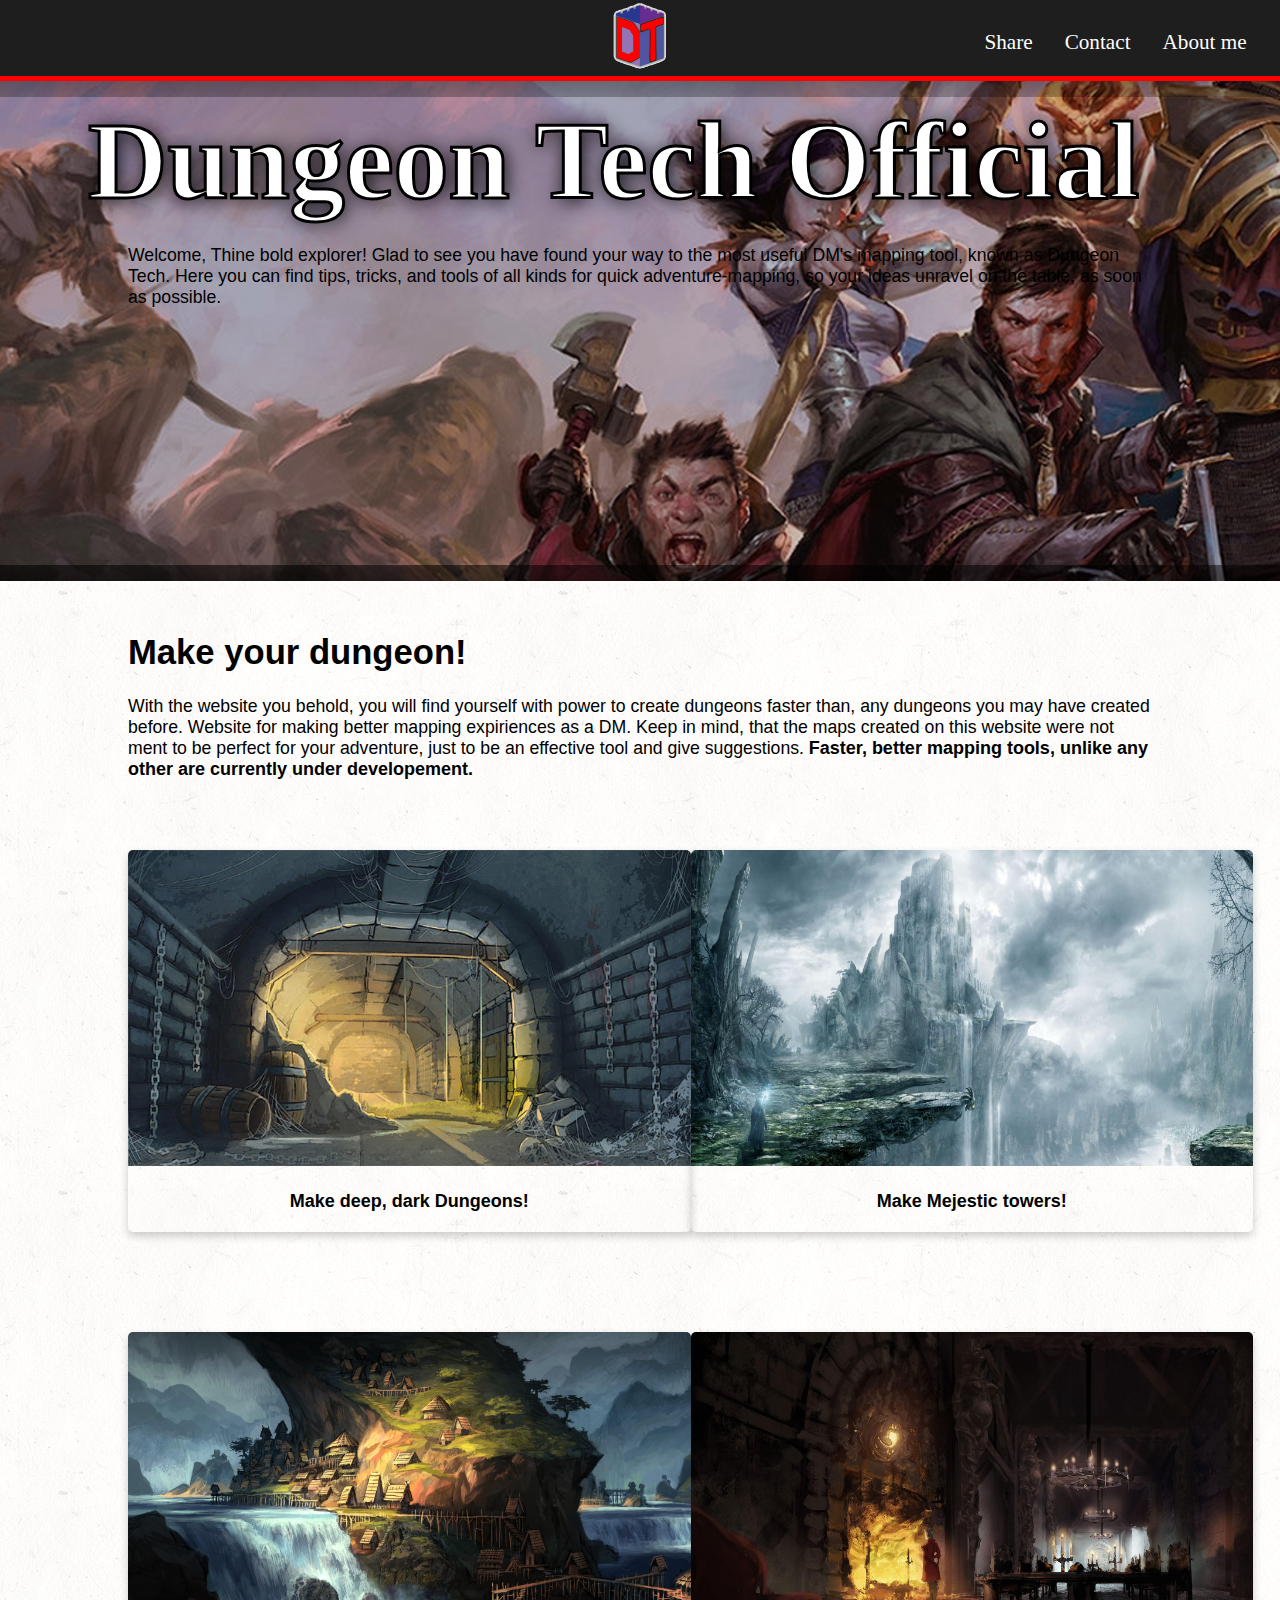
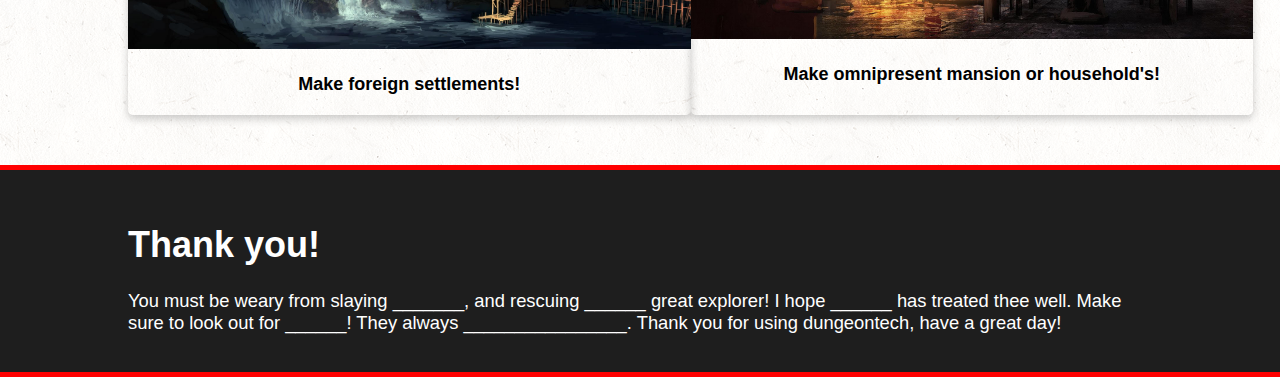
==== index.html @ 0cac363b "better" ====
<!DOCTYPE html>
<html>
        <head>
                <!--CSS Stylesheets-->
                <link rel="stylesheet" type="text/css" href="./style.css">
                <link rel="stylesheet" type="text/css" href="./modals.css">
                <link rel="stylesheet" type="text/css" href="./fonts.css"> 
                <!-- Font Awesome Icons-->        
                <link rel="stylesheet" href="https://use.fontawesome.com/releases/v5.6.3/css/all.css" integrity="sha384-UHRtZLI+pbxtHCWp1t77Bi1L4ZtiqrqD80Kn4Z8NTSRyMA2Fd33n5dQ8lWUE00s/" crossorigin="anonymous">
                <!--Bring in JQUERY-->
                <script src="https://ajax.googleapis.com/ajax/libs/jquery/1.11.1/jquery.min.js"></script>
                <!--Bring in Javascript files-->
                <script src="./script.js"></script>
                <script src="./header.js"></script>
                <!--Site Tab Title-->
                <title>Dungeontech</title>
                <!--Site Icon-->
                <link rel="icon" href="./images/DungeonTech logo.png">
        </head>

        <body>
                <!--Top Header-->
                <div id="header">
                        <ul id="links">
                                <li><a class="center-content logo-item" href="http://dungeontech.org"><img src="images/DungeonTech logo.png" width=28% length=28%> </img></li></a>
                                <li><a class="link-item" href="#" onclick="openModal('about-me-modal', 'close-modal-about-me')">About me</a></li>
                                <li><a class="link-item" href="#" onclick="openModal('contact-me-modal', 'close-modal-contact-me')">Contact</a></li>
                                <li><a class="link-item" href="#" onclick="openModal('share-modal', 'close-modal-share')">Share</a></li>
                        </ul>
                </div>

                <!--About-Me Modal-->
                <div id="about-me-modal" class="modal">
                        <div id="about-me-modal-content" class="modal-content">
                                <span id="close-modal-about-me" class="close-modal">&times;</span>
                                <div class="modal-info center-content">
                                        <p>I'm a pretty cool dm fam</p>
                                </div>
                        </div>
                </div>

                <!--Contact-Me Modal-->
                <div id="contact-me-modal" class="modal">
                        <div id="contact-me-modal-content" class="modal-content">
                                <span id="close-modal-contact-me" class="close-modal">&times;</span>
                                <div class="modal-info center-content">
                                        <p>You can contact me by calling out, <br> "TANNY TAN TAN FRICKIN HEATON" ten times</p>
                                </div>
                        </div>
                </div>

                <!--Share Modal-->
                <div id="share-modal" class="modal">
                        <div id="share-modal-content" class="modal-content">
                                <span id="close-modal-share" class="close-modal">&times;</span>
                                <div class="modal-info center-content">
                                        <p id="share-modal-text">Share my website on your favorite platforms!</p>
                                        <ul id="social-media-list">
                                                <a href="https://twitter.com" target="_blank"><i id="share-twitter" class="share-icons fab fa-twitter"></i></a>
                                                <a href="https://facebook.com" target="_blank"><i id="share-facebook" class="share-icons fab fa-facebook-f"></i></a>
                                                <a href="https://instagram.com" target="_blank"><i id="share-instagram" class="share-icons fab fa-instagram"></i></a>
                                                <a href="https://reddit.com" target="_blank"><i id="share-reddit" class="share-icons fab fa-reddit-alien"></i></a>
                                        </ul>
                                        <input type=button onclick="copyToClipboard('#input-field-url')" id="input-field-url"
                                                value="dungeontech.org">
                                </div>
                        </div>
                </div>

                <!--Front Picture Text-->
                <div id="top">
                        <h1 class="dungeontech">Dungeon Tech Official</h1>
                        <div id="explanation" class="center-content-container">
                        <p>Welcome, Thine bold explorer! Glad to see you have found your way to the most useful DM's mapping tool, known as Dungeon Tech. 
                        Here you can find tips, tricks, and tools of all kinds for quick adventure-mapping, so your ideas unravel on the table, as soon as possible.</p>
                        </div>
                </div>

                <div class="content-container">
                        <div id="explanation" class="center-content-container">
                                <h1 class="article-title">Make your dungeon!</h1>

                                <p> With the website you behold, you will find yourself with power to create dungeons faster than, any dungeons you may have created before.  
                                        Website for making better mapping expiriences as a DM.
                                        Keep in mind, that the maps created on this website were not ment to be perfect for your
                                        adventure, just to be an effective tool and give suggestions.
                                        <strong>Faster, better mapping tools, unlike any other are currently under developement.</strong>
                                </p>
                </div>
                
                <!--Cards Layout-->
                <div id="main-content" class="img center-content-container">
                        <div class="grid grid-left card">  
                                <a href="./Dungeons.html" target="_blank"><img src="./images/Dungeon.jpg" alt="the door to unlock infinite dungeon capabilities" width=562.5 length= 316.5> </a>
                                <h3 class="container">Make deep, dark Dungeons!</h3> 
                        </div>

                        <div class="grid grid-right card">
                                <a href="./Towers.html" target="_blank"><img src="./images/Tower.jpg" alt="A great tower looming over these lands" width=562.5 length=316.5> </a>
                                <h3 class="container">Make Mejestic towers!</h3>
                        </div>  
                        
                        <div class="grid grid-left card">
                                <a href="./Settlements.html" target="_blank"><img src="./images/Settlement.jpg" alt="The great city of thalanor, standing tall and true" width=562.5 length=316.5> </a> 
                                <h3 class="container">Make foreign settlements!</h3>
                        </div>
                        
                        <div class="grid grid-right card">
                                <a href="./Mansions, housholds.html" target="_blank"><img src="./images/Mansion.jpg" alt="Haunted manshion long forgotten by the people, enter at your own risk!" width=562.5 length=316.5></a>
                                <h3 class="container">Make omnipresent mansion or household's!</h3>
                        </div>
                </div>

        </body>

        <footer>
                <!--Footer-->
                <div id="footer" class="content-container">
                        <div class="center-content-container footer-text">
                                <h1 class="article-title footer-title">Thank you!</h1>

                                <p>You must be weary from slaying _______, and rescuing ______ great explorer! I hope ______ has treated thee
                                        well. Make sure to look out for ______! They always ________________. Thank you for using
                                        dungeontech, have a great day!
                                </p>

                        </div>
                </div>
        </footer>

</html>
---- style.css ----
/* Overall Text Font */
* {
    font-family: "Bookinsanity", "Arial";
    font-size: 102%;
}

/* Overall Text Formatting / Margins */
.content-container {
    overflow: hidden;
}

/* Centers content vertically and horizontally */
.center-content {
    position: absolute;
    top: 50%;
    left: 50%;
    transform: translate(-50%, -50%);
}

/* Main container that content is held in */
.center-content-container {
    overflow: visible;
    margin-right: 10%;
    margin-left: 10%;
    margin-top: 20px;
    text-align: left;
    align-content: left;
}

/* Article header */
.article-title {
    text-align: left;
    margin-left: 0em;
    margin-top: 1.5em;
    font-size: 2em;
}

/* Remove bullets from list */
.no-bulleted-list {
    list-style-type: none;
}

/* Top Header */
#header {
    height: 4.5em;
    margin: 0;
    padding: 0;
    background-color: #1e1e1e;
    border-bottom: 5px solid red;
    position: -webkit-sticky;
    position: sticky;
}

/* Allow Header to Follow Scroll */
.sticky {
    position: fixed;
    top: 0;
    width: 100%;
}

#links {
    list-style-type: none;
    margin-top: 0;
    margin-bottom: 0;
    margin-right: 1em;
    padding: 0;
    overflow: hidden;
}
  
.link-item {
    float: right;
    display: block;
    color: white;
    text-align: center;
    padding: 1.4em 16px;
    text-decoration: none;
    font-size: 1.2em;
    font-family: "Mr Eaves Small Caps";

}

.logo-item{
    text-align: center;
}

.link-item:hover:not(.active) {
    background-color: rgb(0, 0, 0);
}

.active {
    background-color: #4CAF50;
}

/* Site Header Image */
#top{
    background-image: url(./images/Website-top.png);
    background-position: center;
    height: 500px;
    margin: 0;
    padding: 0;
    overflow: auto;
}

/* Site Title */
.dungeontech{
    font-family: "Nodesto Caps Condensed Bold";
    font-size: 110px;
    text-align: left;
    -webkit-text-stroke-width: 3px;
    -webkit-text-stroke-color: black;
    background-clip: text;
    -webkit-text-fill-color: red;
    margin-top: 0;
    margin-bottom: 0;
    text-shadow: 2px 2px 19px rgb(0, 0, 1);
    -webkit-text-fill-color: rgb(255, 255, 255);;  
    margin-left: .8em;
    margin-top: .15em;
}

/* Site Info */
body {
    background-image: url(./images/background-3.png);
    margin: 0;
    padding: 0;
    border-bottom: 5px solid red;
}

#firstone{
    font-family: "Bookinsanity Bold";
    text-align: center;
    font-size: 50px;
    background-color: rgb(49, 45, 45);
}

#main-content {
    display: grid;
    grid-template-columns: repeat(2, 1fr);
    grid-template-rows: 1fr 1fr;
    align-content: center;
    text-align: center;
}

.grid {
    margin-top: 50px;
    margin-bottom: 50px;
 /*   margin-left: auto;
    margin-right: auto;*/
}

.grid-left {
    margin-left: 0;
    margin-right: auto;
}

.grid-right {
    margin-right: 0;
    margin-left: auto;
}

/* CSS Cards  For Grid/Layout */

.card {
    box-shadow: 0 4px 8px 0 rgba(0,0,0,0.2);
    transition: 0.3s;
    width: 562.5px;
    border-radius: 5px;
}

.card:hover {
    box-shadow: 0 16px 32px 0 rgba(0,0,0,0.2);
}


img {
  border-radius: 5px 5px 0 0;
}


.container {
  padding: 2px 16px;
}

#explination{
    text-align: center;
}

/* Footer */
#footer {
    background-color: #1e1e1e;
    border-top: 5px solid red;
    height: auto;
    overflow: hidden;
}

.footer-text {
    color: #ffffff;
    margin-bottom: 3%;
}

.grid1 {
    width: 50px;
    height: 50px;
    padding: 0px;
    border: 1px solid #aaaaaa;
  }
  .grid1 img{
    border-radius: 0;
  }
---- modals.css ----
/* Universal Modal Properties (Applies to all modals) */

.modal {
    display: none; /* Hidden by default */
    position: fixed; /* Stay in place */
    z-index: 1; /* Sit on top */
    padding-top: 100px; /* Location of the box */
    left: 0;
    top: 0;
    width: 100%; /* Full width */
    height: 100%; /* Full height */
    overflow: auto; /* Enable scroll if needed */
    background-color: rgb(0,0,0); /* Fallback color */
    background-color: rgba(0,0,0,0.4); /* Black w/ opacity */
}

.close-modal {
    color: #aaaaaa;
    float: right;
    font-size: 28px;
    font-weight: bold;
}

.close-modal:hover,
.close-modal:focus {
    color: #000;
    text-decoration: none;
    cursor: pointer;
}

.modal-info {
    margin: 0;
    padding: 0;
    width: 95%;
}

.modal-content {
    background-color: #fefefe;
    margin: auto;
    padding: 10px;
    border: 1px solid #888;
    text-align: center;
    border-radius: 20px;
    display: block;
    position: relative;
}

/* About-Me Modal */

#about-me-modal-content {
    width: 60em;
    height: 30em;
 }

/* Contact Modal */

#contact-me-modal-content {
    width: 60em;
    height: 30em;
}

/* The Share Modal */

#share-modal-content {
    width: 40em;
    height: 20em;
}

/* Social Media Icons */

.share-icons {
    font-size: 350%;
    margin: .5em;
    color: inherit;
    text-decoration: none;
}

#social-media-list {
    list-style-type: none;
    margin: 0;
    padding: 0;
    overflow: hidden;
}

#share-twitter {
    color: lightskyblue;
}

#share-facebook {
    color: #38A1F3;
}

#share-instagram {
    color: #000000
}

#share-reddit {
    color: #FF5700;
}

#share-modal-text {
    font-size: 1.5em;
    font-family: "Arial", Arial;
}

#input-field-url {
    width: 25em;
    height: 3em;
    padding: 12px 20px;
    box-sizing: border-box;
    border: 2px solid #ccc;
    border-radius: 4px;
    background-color: #f8f8f8;
    font-size: 16px;
    resize: none;
    cursor: pointer;
}
---- fonts.css ----
@font-face {
    font-family: "Mr Eaves Small Caps";
    src: url("https://rawcdn.githack.com/jonathonf/solbera-dnd-fonts/master/Mr Eaves/Mr Eaves Small Caps.otf") format("opentype");
}
@font-face {
    font-family: "Nodesto Caps Condensed";
    src: url("https://rawcdn.githack.com/jonathonf/solbera-dnd-fonts/master/Nodesto Caps Condensed/Nodesto Caps Condensed.otf") format("opentype");
}
@font-face {
    font-family: "Bookinsanity";
    src: url("https://rawcdn.githack.com/jonathonf/solbera-dnd-fonts/master/Bookinsanity/Bookinsanity.otf") format("opentype");
}
@font-face {
    font-family: "Scaly Sans";
    src: url("https://rawcdn.githack.com/jonathonf/solbera-dnd-fonts/83e4c10313e6c042126bd2966075c1300ead5c3f/Scaly Sans/Scaly Sans.otf") format("opentype");
}
@font-face {
    font-family: "Scsaly Sans Bold";
    src: url("https://rawcdn.githack.com/jonathonf/solbera-dnd-fonts/83e4c10313e6c042126bd2966075c1300ead5c3f/Scaly Sans/Scaly Sans Bold.otf") format("opentype");
}
@font-face {
    font-family: "Bookinsanity Bold";
    src: url("https://rawcdn.githack.com/jonathonf/solbera-dnd-fonts/master/Bookinsanity/Bookinsanity Bold.otf") format("opentype");
}
@font-face {
    font-family: "Nodesto Caps Condensed Bold";
    src: url("https://rawcdn.githack.com/jonathonf/solbera-dnd-fonts/master/Nodesto Caps Condensed/Nodesto Caps Condensed Bold.otf") format("opentype");
}
@font-face {
    font-family: "Scaly Sans Caps";
    src: url("https://rawcdn.githack.com/jonathonf/solbera-dnd-fonts/master/Scaly Sans Caps/Scaly Sans Caps.otf") format("opentype");
}
@font-face {
    font-family: "Scaly Sans Caps Bold";
    src: url("https://rawcdn.githack.com/jonathonf/solbera-dnd-fonts/master/Scaly Sans Caps/Scaly Sans Caps Bold.otf") format("opentype");
}
@font-face {
    font-family: "Solbera Imitation";
    src: url("https://rawcdn.githack.com/jonathonf/solbera-dnd-fonts/tree/master/Solbera Imitation") format("opentype");
}
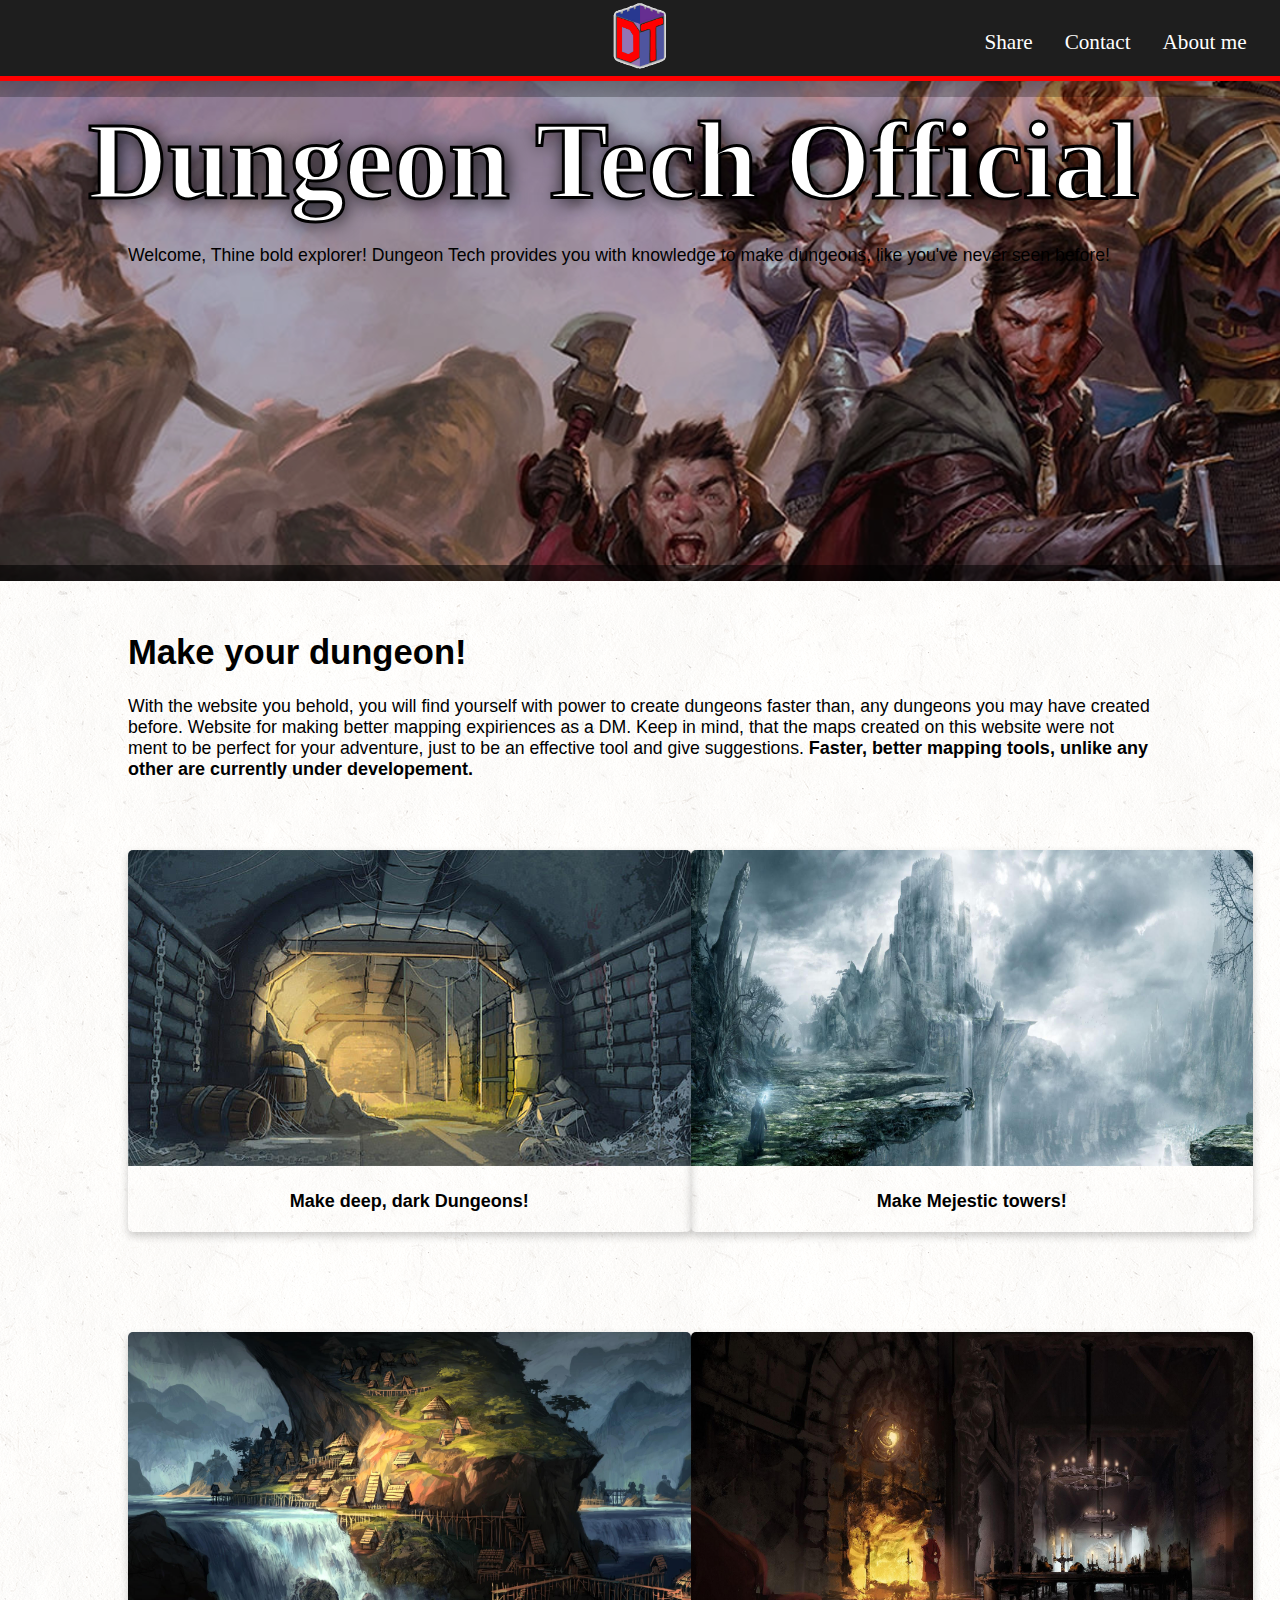
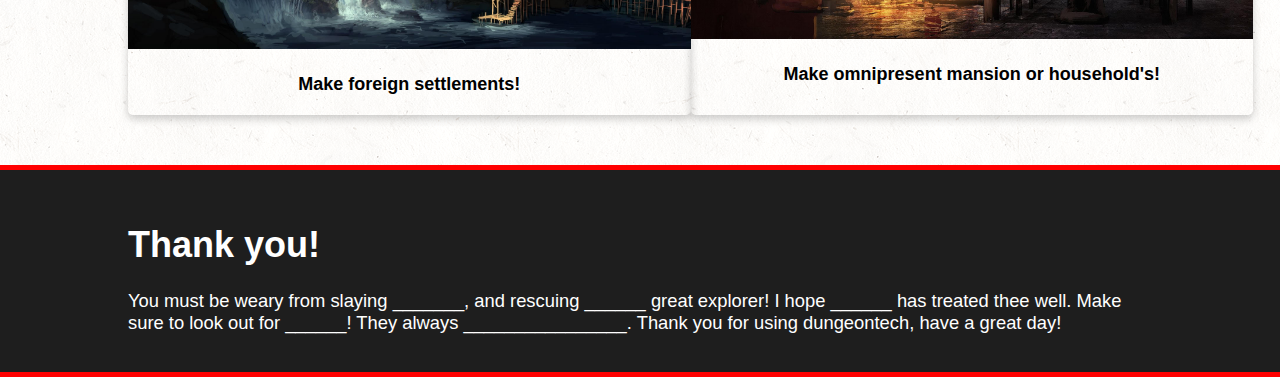
==== commit 0c51d362: "updated texts" ====
--- a/index.html
+++ b/index.html
@@ -71,8 +71,7 @@
                 <div id="top">
                         <h1 class="dungeontech">Dungeon Tech Official</h1>
                         <div id="explanation" class="center-content-container">
-                        <p>Welcome, Thine bold explorer! Glad to see you have found your way to the most useful DM's mapping tool, known as Dungeon Tech. 
-                        Here you can find tips, tricks, and tools of all kinds for quick adventure-mapping, so your ideas unravel on the table, as soon as possible.</p>
+                        <p>Welcome, Thine bold explorer! Dungeon Tech provides you with knowledge to make dungeons, like you've never seen before!</p>
                         </div>
                 </div>
 
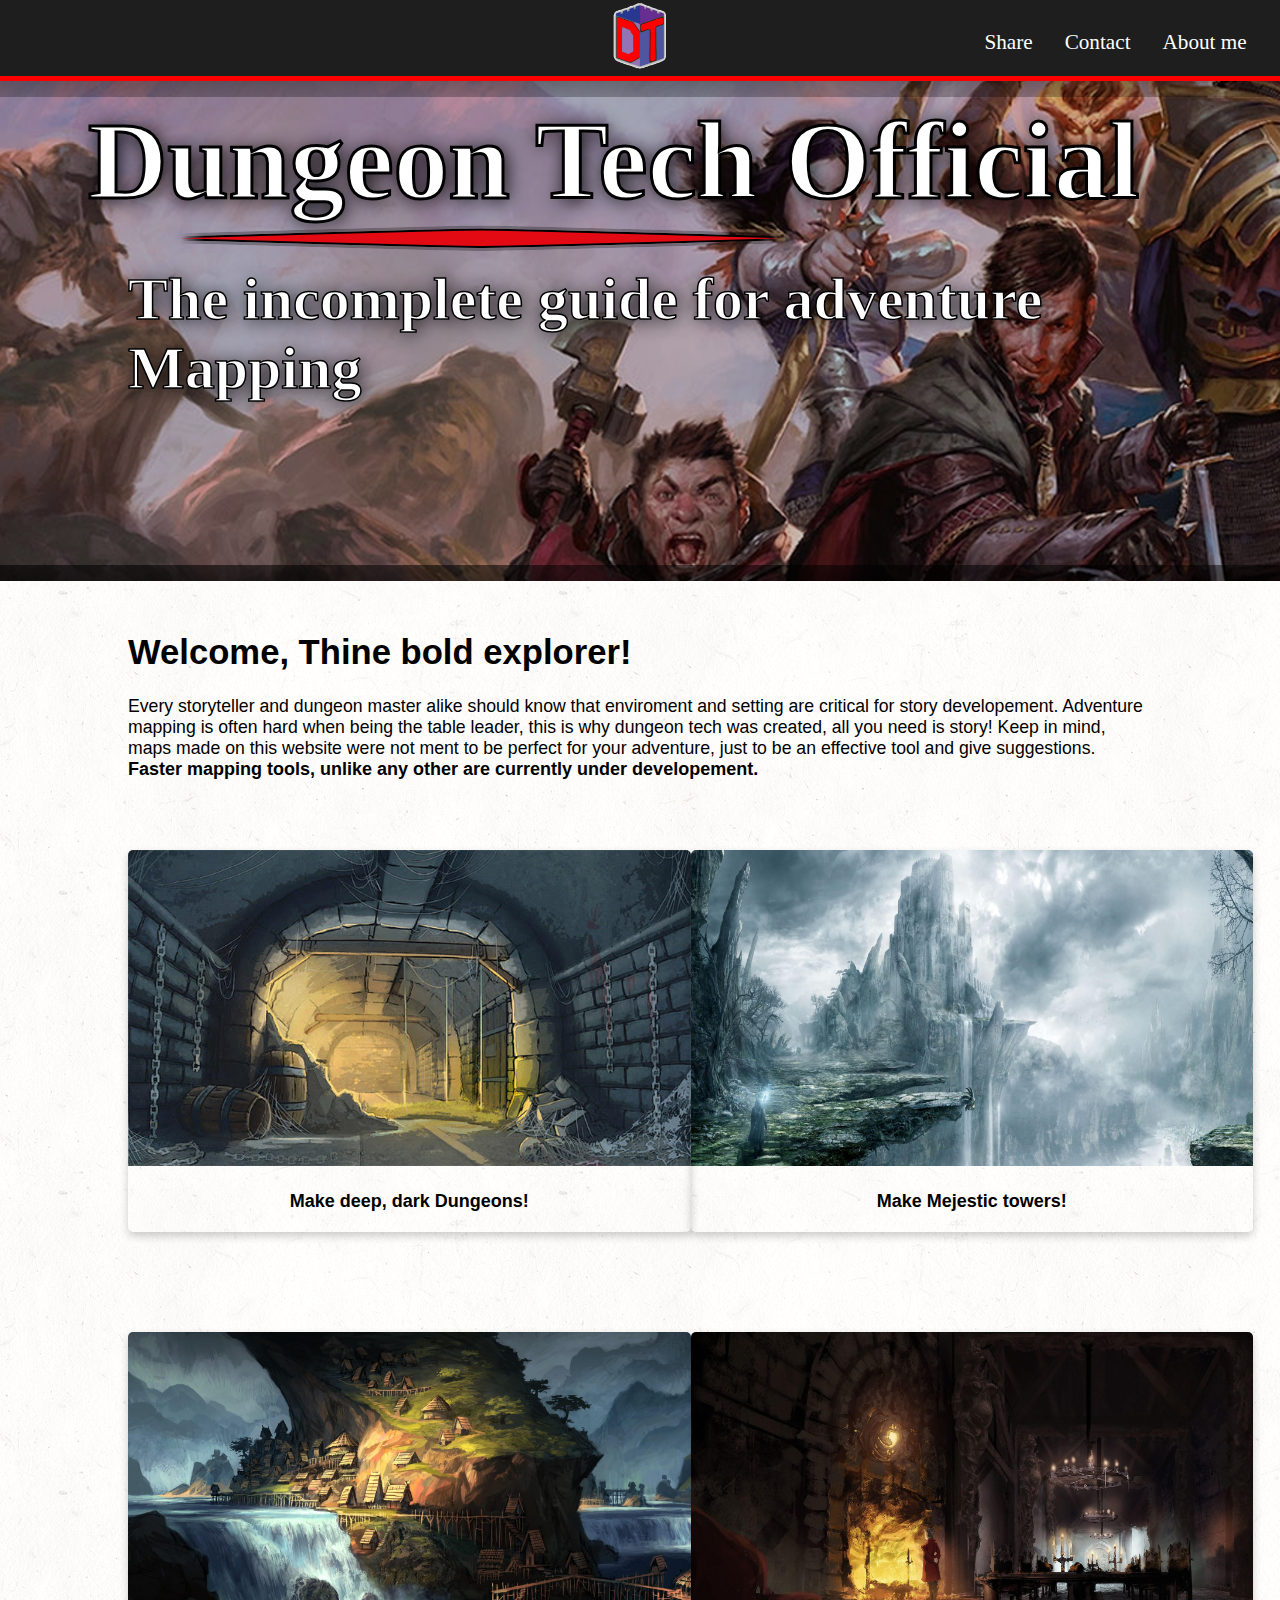
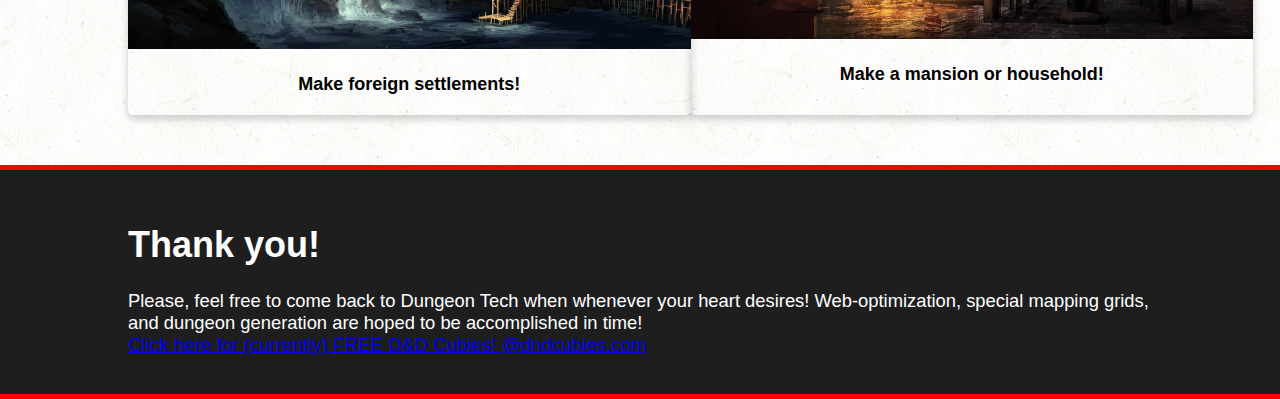
==== commit 0ee74cd5: "Final push for winterim" ====
--- a/index.html
+++ b/index.html
@@ -34,7 +34,12 @@
                         <div id="about-me-modal-content" class="modal-content">
                                 <span id="close-modal-about-me" class="close-modal">&times;</span>
                                 <div class="modal-info center-content">
-                                        <p>I'm a pretty cool dm fam</p>
+                                        <p>Tanner Heaton, is a student at "Karl G. Maeser prepratory acadamy." Tanner loves to spend time being a D&D dungeon master, playing ultimate frisbee, and programming!
+                                        <br> Honorable mentions:
+                                        <br> Tate cotton
+                                        <br> Corban Villa 
+                                        <br> Both of which, I send my highest regards for the help with my website!
+                                        </p>
                                 </div>
                         </div>
                 </div>
@@ -44,7 +49,7 @@
                         <div id="contact-me-modal-content" class="modal-content">
                                 <span id="close-modal-contact-me" class="close-modal">&times;</span>
                                 <div class="modal-info center-content">
-                                        <p>You can contact me by calling out, <br> "TANNY TAN TAN FRICKIN HEATON" ten times</p>
+                                        <p>Basic contact information, for any questions, comments, or concerns!<br>Gmail: tanneralma@gmail.com<br>Message me: 801-900-6954</p>
                                 </div>
                         </div>
                 </div>
@@ -70,20 +75,21 @@
                 <!--Front Picture Text-->
                 <div id="top">
                         <h1 class="dungeontech">Dungeon Tech Official</h1>
+                        <img src="D&D title understroke.png" class="title-understroke"></img>
                         <div id="explanation" class="center-content-container">
-                        <p>Welcome, Thine bold explorer! Dungeon Tech provides you with knowledge to make dungeons, like you've never seen before!</p>
+                        <h1 class="firstone">The incomplete guide for adventure Mapping</h1>
                         </div>
                 </div>
 
                 <div class="content-container">
                         <div id="explanation" class="center-content-container">
-                                <h1 class="article-title">Make your dungeon!</h1>
+                                <h1 class="article-title">Welcome, Thine bold explorer!</h1>
 
-                                <p> With the website you behold, you will find yourself with power to create dungeons faster than, any dungeons you may have created before.  
-                                        Website for making better mapping expiriences as a DM.
-                                        Keep in mind, that the maps created on this website were not ment to be perfect for your
+                                <p>Every storyteller and dungeon master alike should know that enviroment and setting are critical for story developement.  
+                                        Adventure mapping is often hard when being the table leader, this is why dungeon tech was created, all you need is story! 
+                                        Keep in mind, maps made on this website were not ment to be perfect for your
                                         adventure, just to be an effective tool and give suggestions.
-                                        <strong>Faster, better mapping tools, unlike any other are currently under developement.</strong>
+                                        <strong>Faster mapping tools, unlike any other are currently under developement.</strong>
                                 </p>
                 </div>
                 
@@ -106,7 +112,7 @@
                         
                         <div class="grid grid-right card">
                                 <a href="./Mansions, housholds.html" target="_blank"><img src="./images/Mansion.jpg" alt="Haunted manshion long forgotten by the people, enter at your own risk!" width=562.5 length=316.5></a>
-                                <h3 class="container">Make omnipresent mansion or household's!</h3>
+                                <h3 class="container">Make a mansion or household!</h3>
                         </div>
                 </div>
 
@@ -118,9 +124,9 @@
                         <div class="center-content-container footer-text">
                                 <h1 class="article-title footer-title">Thank you!</h1>
 
-                                <p>You must be weary from slaying _______, and rescuing ______ great explorer! I hope ______ has treated thee
-                                        well. Make sure to look out for ______! They always ________________. Thank you for using
-                                        dungeontech, have a great day!
+                                <p> Please, feel free to come back to Dungeon Tech when whenever your heart desires! Web-optimization, special mapping grids, and dungeon generation are hoped to be accomplished in time!
+                                     <br>   
+                                        <a link href="https://danddcubies.com/">Click here for (currently) FREE D&D Cubies! @dndcubies.com</a>
                                 </p>
 
                         </div>
--- a/style.css
+++ b/style.css
@@ -117,6 +117,13 @@
     margin-left: .8em;
     margin-top: .15em;
 }
+.title-understroke{
+    float: left;
+    left: 150px;
+    margin-top: -215px;
+    margin-left: .8em;
+    position: absolute;
+}
 
 /* Site Info */
 body {
@@ -126,11 +133,14 @@
     border-bottom: 5px solid red;
 }
 
-#firstone{
-    font-family: "Bookinsanity Bold";
-    text-align: center;
-    font-size: 50px;
-    background-color: rgb(49, 45, 45);
+.firstone{
+    font-family: "Nodesto Caps Condensed";
+    text-align: left;
+    font-size: 60px;
+    color: white;
+    -webkit-text-stroke-width: 1.5px;
+    -webkit-text-stroke-color: black;
+    text-shadow: 2px 2px 19px rgb(0, 0, 1);
 }
 
 #main-content {
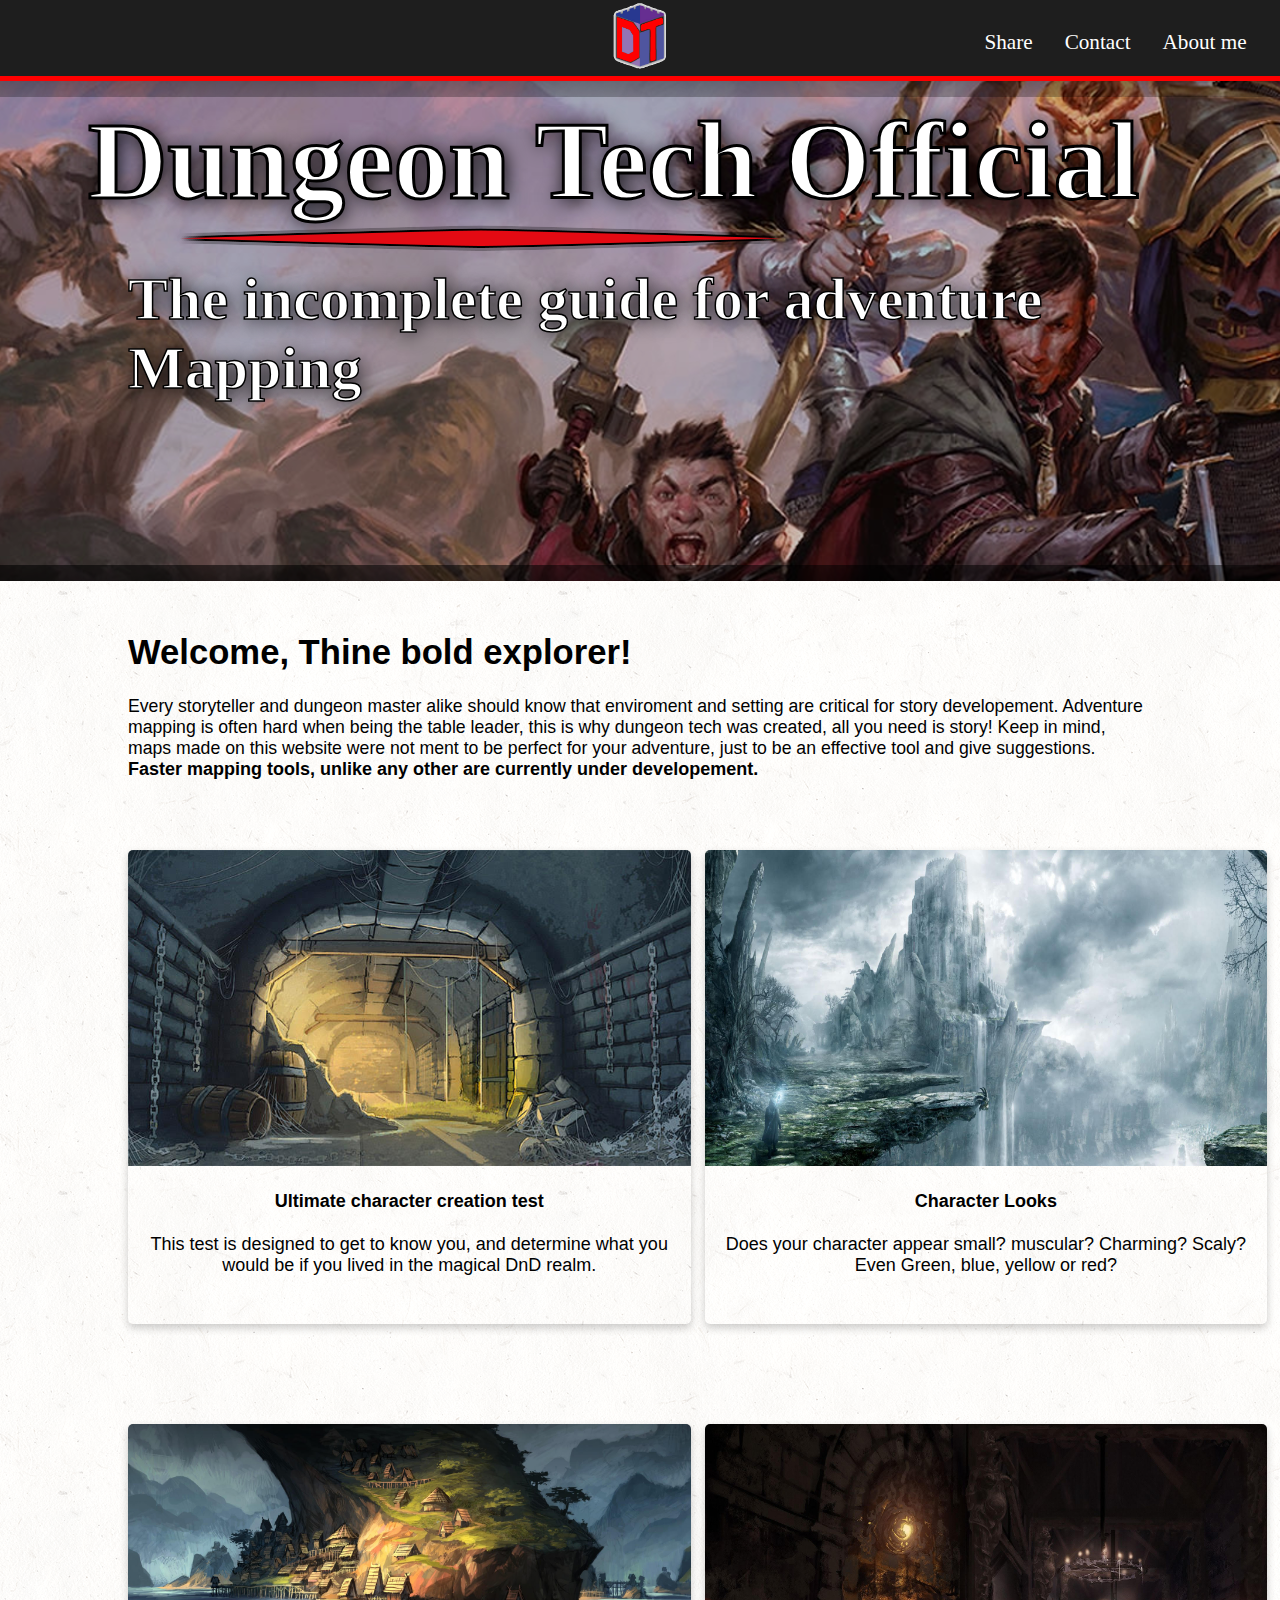
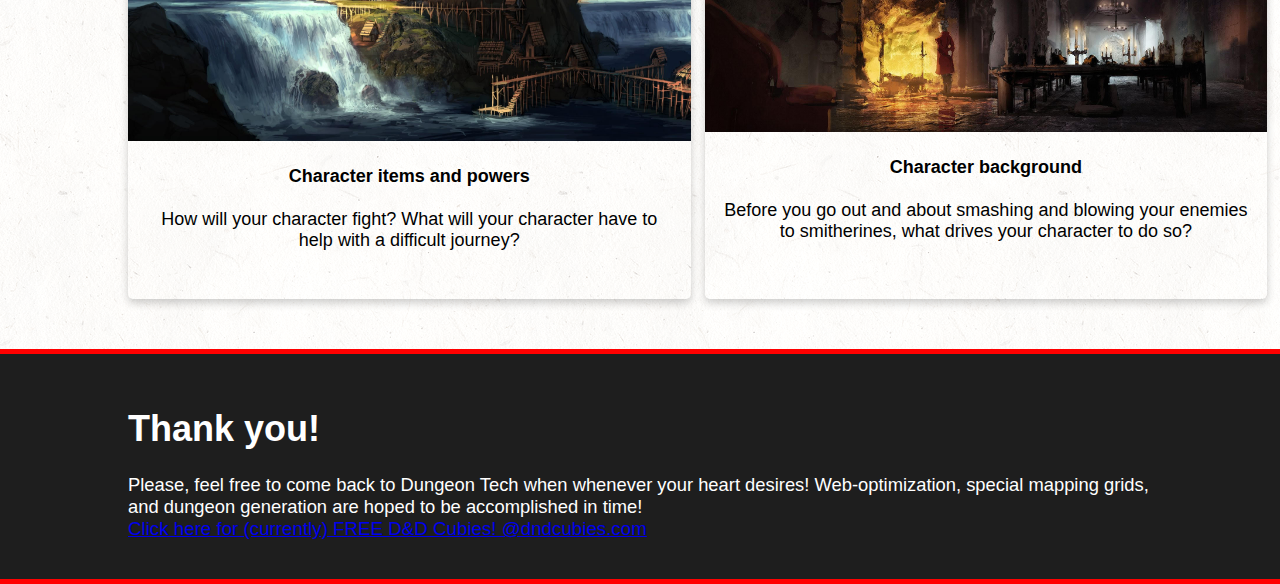
==== commit 5534cd4c: "Web changes" ====
--- a/index.html
+++ b/index.html
@@ -97,22 +97,26 @@
                 <div id="main-content" class="img center-content-container">
                         <div class="grid grid-left card">  
                                 <a href="./Dungeons.html" target="_blank"><img src="./images/Dungeon.jpg" alt="the door to unlock infinite dungeon capabilities" width=562.5 length= 316.5> </a>
-                                <h3 class="container">Make deep, dark Dungeons!</h3> 
+                                <h3 class="container">Ultimate character creation test</h3> 
+                                <p class="container">This test is designed to get to know you, and determine what you would be if you lived in the magical DnD realm.</p>
                         </div>
 
                         <div class="grid grid-right card">
                                 <a href="./Towers.html" target="_blank"><img src="./images/Tower.jpg" alt="A great tower looming over these lands" width=562.5 length=316.5> </a>
-                                <h3 class="container">Make Mejestic towers!</h3>
+                                <h3 class="container">Character Looks</h3>
+                                <p class="container">Does your character appear small? muscular? Charming? Scaly? Even Green, blue, yellow or red?</p>
                         </div>  
                         
                         <div class="grid grid-left card">
                                 <a href="./Settlements.html" target="_blank"><img src="./images/Settlement.jpg" alt="The great city of thalanor, standing tall and true" width=562.5 length=316.5> </a> 
-                                <h3 class="container">Make foreign settlements!</h3>
+                                <h3 class="container">Character items and powers</h3>
+                                <p class="container">How will your character fight? What will your character have to help with a difficult journey?</p>
                         </div>
                         
                         <div class="grid grid-right card">
                                 <a href="./Mansions, housholds.html" target="_blank"><img src="./images/Mansion.jpg" alt="Haunted manshion long forgotten by the people, enter at your own risk!" width=562.5 length=316.5></a>
-                                <h3 class="container">Make a mansion or household!</h3>
+                                <h3 class="container">Character background</h3>
+                                <p class="container">Before you go out and about smashing and blowing your enemies to smitherines, what drives your character to do so?</p>
                         </div>
                 </div>
 
--- a/style.css
+++ b/style.css
@@ -151,6 +151,27 @@
     text-align: center;
 }
 
+/*When the browser is less than 800px*/
+@media (max-width: 800px) {
+    #main-content {
+        display: grid;
+        grid-template-columns: repeat(1, 1fr);
+        grid-template-rows: 1fr;
+        align-content: left;
+        text-align: left;
+    }
+    .title-understroke{
+        float: left;
+        left: 40px;
+        margin-top: -215px;
+        margin-left: .8em;
+        position: absolute;
+    }
+    .logo-item{
+    left: 125px;
+    }
+ }
+
 .grid {
     margin-top: 50px;
     margin-bottom: 50px;
@@ -165,7 +186,7 @@
 
 .grid-right {
     margin-right: 0;
-    margin-left: auto;
+    margin-left: .8em;
 }
 
 /* CSS Cards  For Grid/Layout */
@@ -173,7 +194,8 @@
 .card {
     box-shadow: 0 4px 8px 0 rgba(0,0,0,0.2);
     transition: 0.3s;
-    width: 562.5px;
+    width: 843.75;
+    height: 474.75px;
     border-radius: 5px;
 }
 
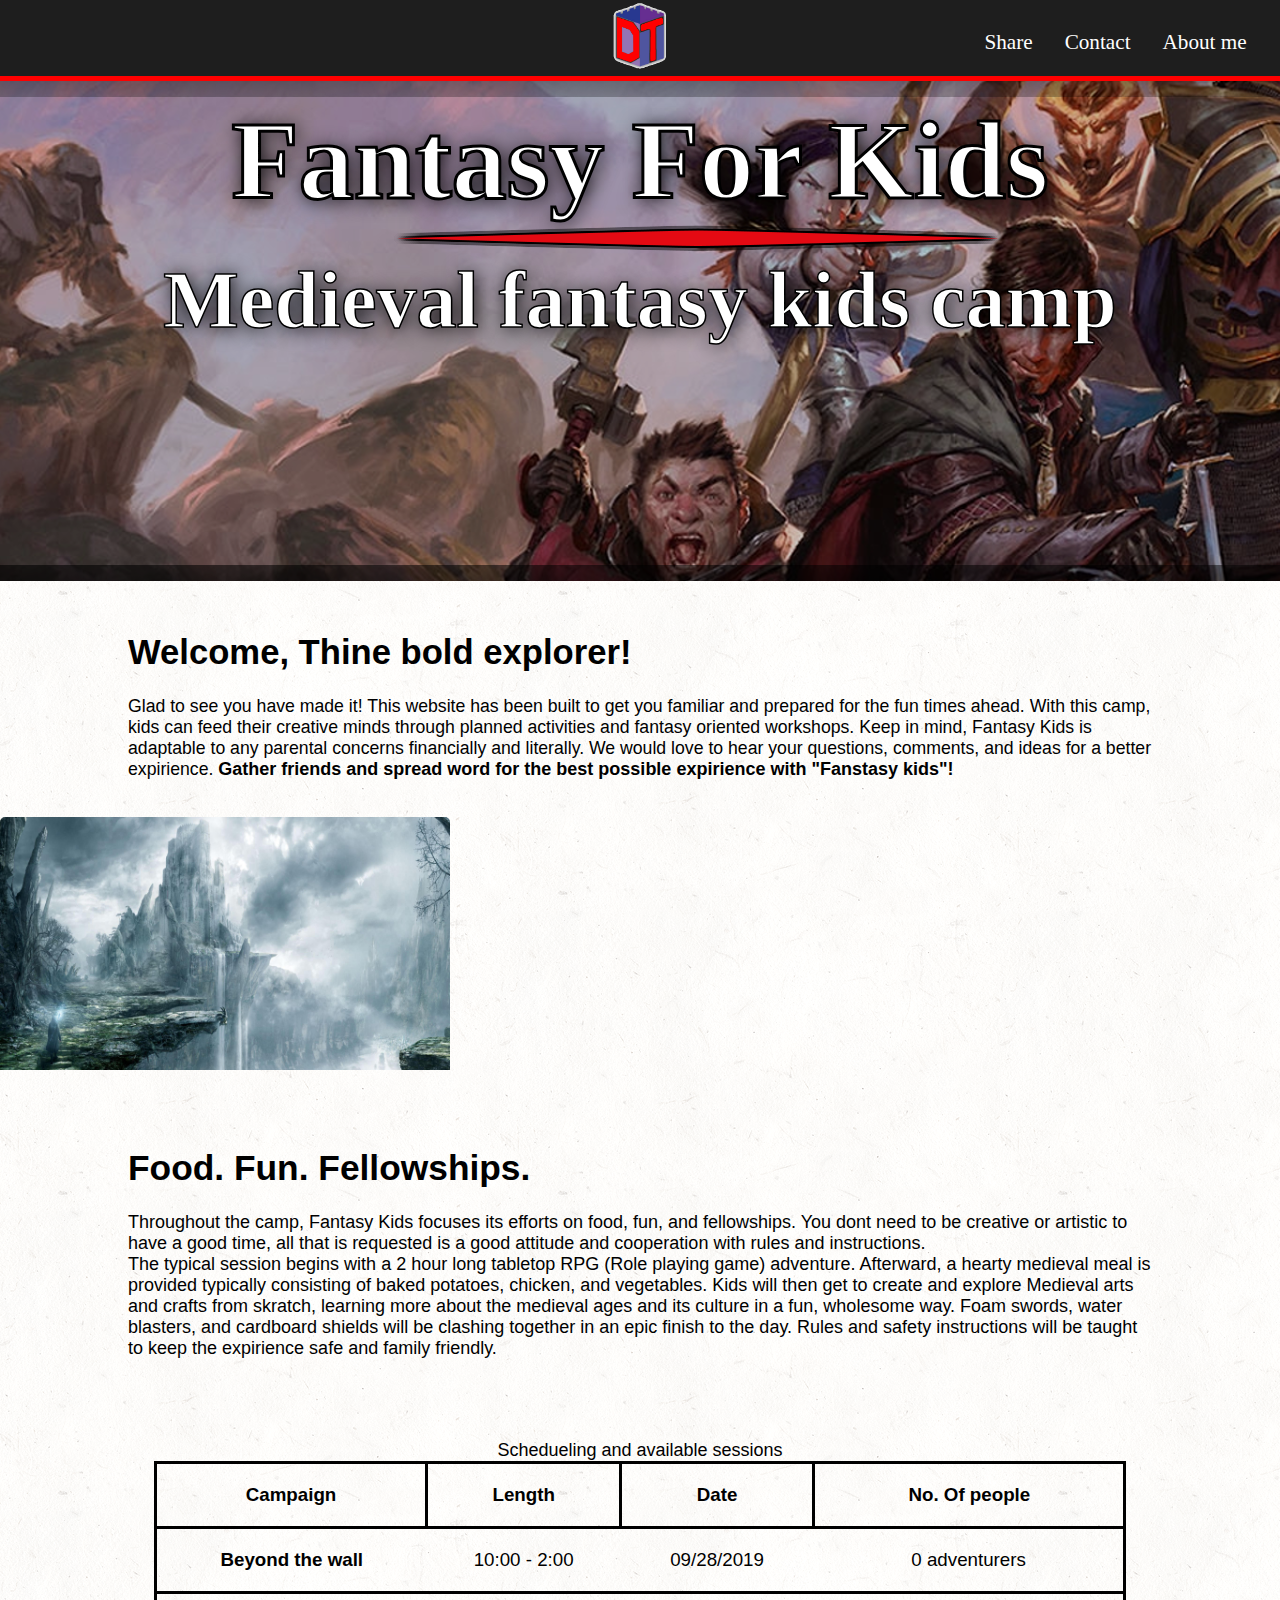
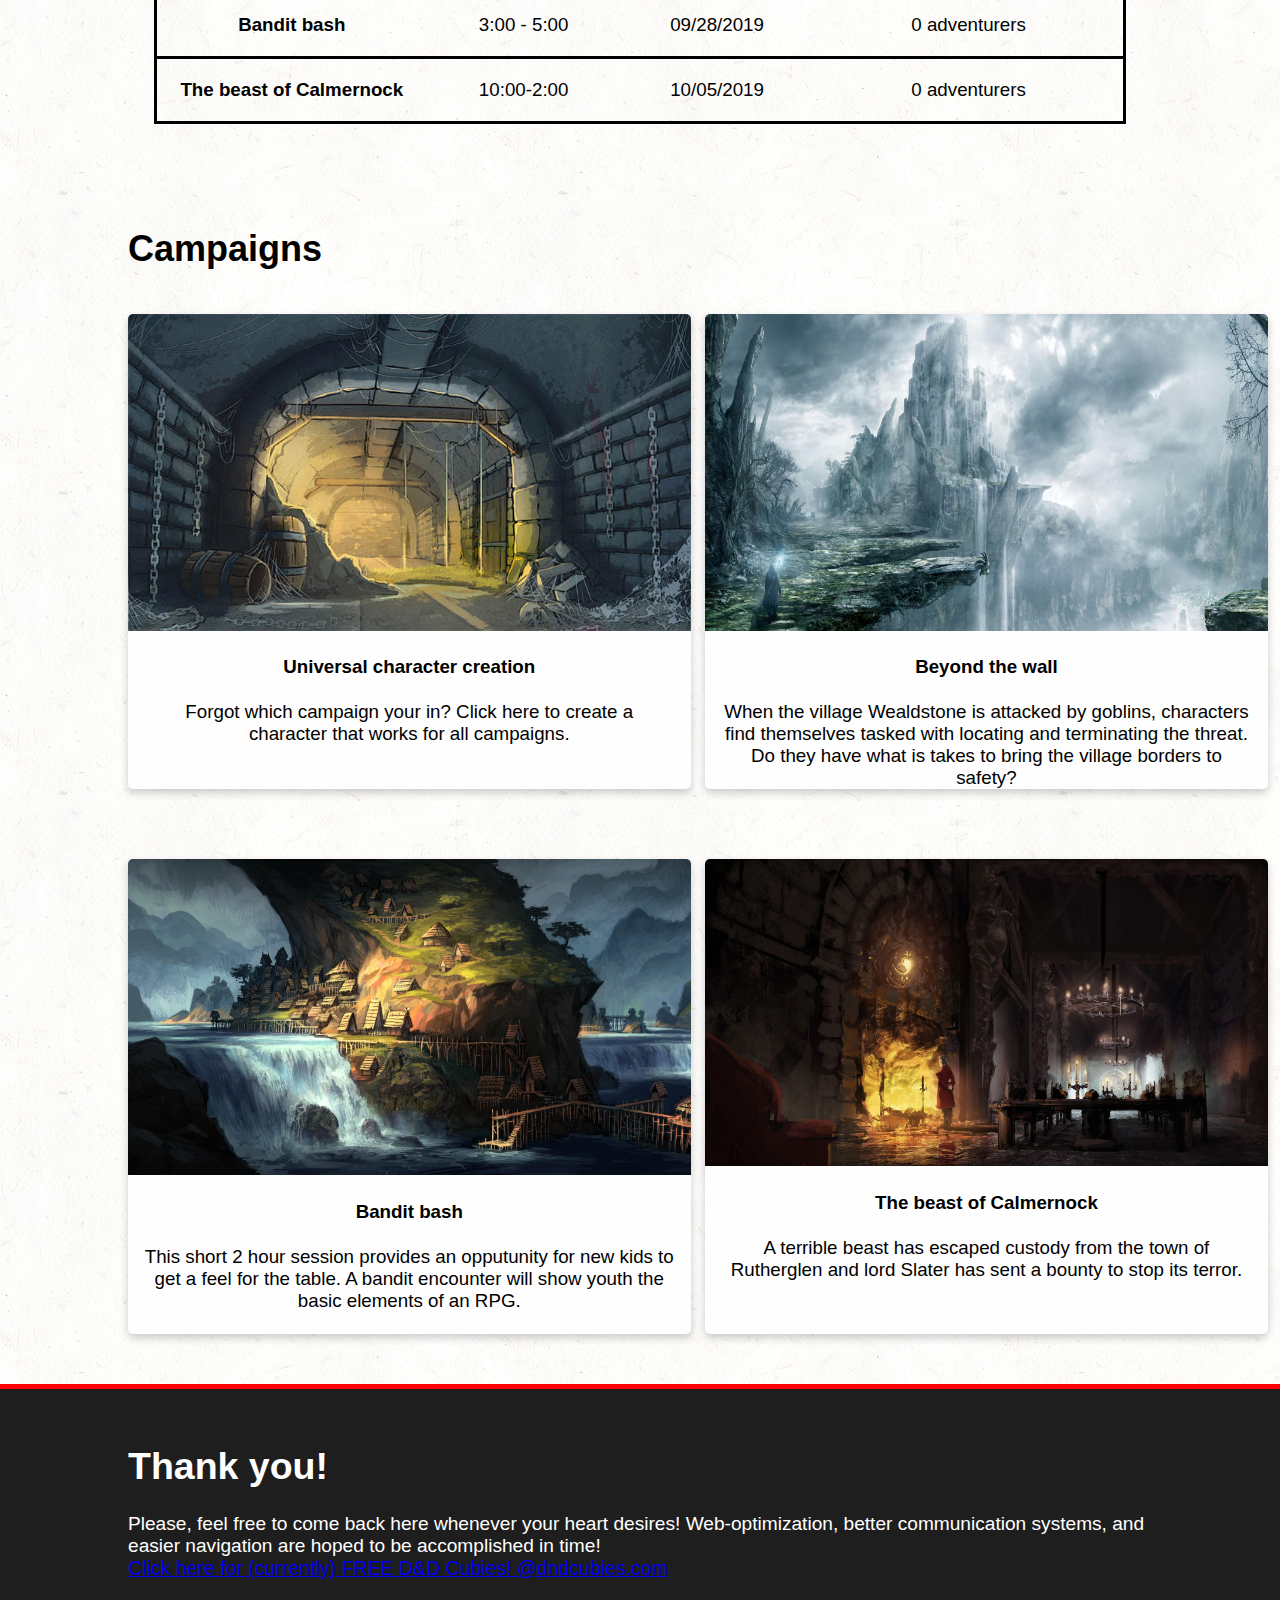
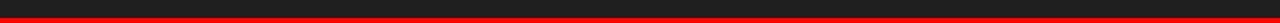
==== commit 7e643b11: "From dungeontech to fantasykids" ====
--- a/index.html
+++ b/index.html
@@ -49,7 +49,10 @@
                         <div id="contact-me-modal-content" class="modal-content">
                                 <span id="close-modal-contact-me" class="close-modal">&times;</span>
                                 <div class="modal-info center-content">
-                                        <p>Basic contact information, for any questions, comments, or concerns!<br>Gmail: tanneralma@gmail.com<br>Message me: 801-900-6954</p>
+                                        <p>Basic contact information, for any questions, comments, or concerns!
+                                        <br>Gmail: tanneralma@gmail.com
+                                        <br>Message me: 801-900-6954
+                                        </p>
                                 </div>
                         </div>
                 </div>
@@ -74,10 +77,10 @@
 
                 <!--Front Picture Text-->
                 <div id="top">
-                        <h1 class="dungeontech">Dungeon Tech Official</h1>
+                        <h1 class="dungeontech">Fantasy For Kids</h1>
                         <img src="D&D title understroke.png" class="title-understroke"></img>
                         <div id="explanation" class="center-content-container">
-                        <h1 class="firstone">The incomplete guide for adventure Mapping</h1>
+                        <h1 class="firstone">Medieval fantasy kids camp</h1>
                         </div>
                 </div>
 
@@ -85,38 +88,101 @@
                         <div id="explanation" class="center-content-container">
                                 <h1 class="article-title">Welcome, Thine bold explorer!</h1>
 
-                                <p>Every storyteller and dungeon master alike should know that enviroment and setting are critical for story developement.  
-                                        Adventure mapping is often hard when being the table leader, this is why dungeon tech was created, all you need is story! 
-                                        Keep in mind, maps made on this website were not ment to be perfect for your
-                                        adventure, just to be an effective tool and give suggestions.
-                                        <strong>Faster mapping tools, unlike any other are currently under developement.</strong>
-                                </p>
-                </div>
-                
+                                <p>     
+                                        Glad to see you have made it!
+                                        This website has been built to get you familiar and prepared for the fun times ahead.  
+                                        With this camp, kids can feed their creative minds through planned activities and fantasy oriented workshops.
+                                        Keep in mind, Fantasy Kids is adaptable to any parental concerns financially and literally.
+                                        We would love to hear your questions, comments, and ideas for a better expirience.
+                                        <strong>Gather friends and spread word for the best possible expirience with "Fanstasy kids"!</strong>
+                                </p>
+                </div>
+                <br>
+                <div id="explanationimage1"><img src="images/Tower.jpg" width=450 length= 300></img></div>
+                <br>
+                <div class="content-container">
+                        <div id="explanation" class="center-content-container">
+                                <h1 class="article-title">Food. Fun. Fellowships.</h1>
+
+                                <p>     
+                                        Throughout the camp, Fantasy Kids focuses its efforts on food, fun, and fellowships.
+                                        You dont need to be creative or artistic to have a good time, all that is requested is 
+                                        a good attitude and cooperation with rules and instructions. 
+                                        <br>
+                                        The typical session begins with a 2 hour long tabletop RPG (Role playing game) adventure.
+                                        Afterward, a hearty medieval meal is provided typically consisting of baked potatoes, chicken, 
+                                        and vegetables. Kids will then get to create and explore Medieval arts and crafts from skratch, learning more
+                                        about the medieval ages and its culture in a fun, wholesome way. Foam swords, water blasters, and cardboard shields
+                                        will be clashing together in an epic finish to the day. Rules and safety instructions will be taught to keep the 
+                                        expirience safe and family friendly.
+                                </p>
+                </div>
+                <br>
+                <br>
+                <br>
+                                <!--Data table-->
+                                <table>
+                                        <caption>Schedueling and available sessions</caption>
+                                        <thead>
+                                          <tr>
+                                            <th scope="col">Campaign</th>
+                                            <th scope="col">Length</th>
+                                            <th scope="col">Date</th>
+                                            <th scope="col">No. Of people</th>
+                                          </tr>
+                                        </thead>
+                                        <tbody>
+                                          <tr>
+                                            <th scope="row">Beyond the wall</th>
+                                            <td>10:00 - 2:00</td>
+                                            <td>09/28/2019</td>
+                                            <td>0 adventurers</td>
+                                          </tr>
+                                          <tr>
+                                            <th scope="row">Bandit bash</th>
+                                            <td>3:00 - 5:00</td>
+                                            <td>09/28/2019</td>
+                                            <td>0 adventurers</td>
+                                          </tr>
+                                          <tr>
+                                            <th scope="row">The beast of Calmernock</th>
+                                            <td>10:00-2:00</td>
+                                            <td>10/05/2019</td>
+                                            <td>0 adventurers</td>
+                                          </tr>
+                                        </tbody>
+                                      </table>
                 <!--Cards Layout-->
+                <div class="content-container">
+                        <div id="explanation" class="center-content-container">
+                                <h1 class="article-title">Campaigns</h1>
+                                </div>
                 <div id="main-content" class="img center-content-container">
                         <div class="grid grid-left card">  
                                 <a href="./Dungeons.html" target="_blank"><img src="./images/Dungeon.jpg" alt="the door to unlock infinite dungeon capabilities" width=562.5 length= 316.5> </a>
-                                <h3 class="container">Ultimate character creation test</h3> 
-                                <p class="container">This test is designed to get to know you, and determine what you would be if you lived in the magical DnD realm.</p>
+                                <h3 class="container">Universal character creation</h3> 
+                                <p class="container">Forgot which campaign your in? Click here to create a character that works for all campaigns.</p>
                         </div>
 
                         <div class="grid grid-right card">
                                 <a href="./Towers.html" target="_blank"><img src="./images/Tower.jpg" alt="A great tower looming over these lands" width=562.5 length=316.5> </a>
-                                <h3 class="container">Character Looks</h3>
-                                <p class="container">Does your character appear small? muscular? Charming? Scaly? Even Green, blue, yellow or red?</p>
+                                <h3 class="container">Beyond the wall</h3>
+                                <p class="container">When the village Wealdstone is attacked by goblins, characters find themselves tasked with locating and terminating the threat.
+                                        Do they have what is takes to bring the village borders to safety?</p>
                         </div>  
                         
                         <div class="grid grid-left card">
                                 <a href="./Settlements.html" target="_blank"><img src="./images/Settlement.jpg" alt="The great city of thalanor, standing tall and true" width=562.5 length=316.5> </a> 
-                                <h3 class="container">Character items and powers</h3>
-                                <p class="container">How will your character fight? What will your character have to help with a difficult journey?</p>
+                                <h3 class="container">Bandit bash</h3>
+                                <p class="container">This short 2 hour session provides an opputunity for new kids to get a feel for the table. 
+                                        A bandit encounter will show youth the basic elements of an RPG.
+                                </p>
                         </div>
                         
                         <div class="grid grid-right card">
                                 <a href="./Mansions, housholds.html" target="_blank"><img src="./images/Mansion.jpg" alt="Haunted manshion long forgotten by the people, enter at your own risk!" width=562.5 length=316.5></a>
-                                <h3 class="container">Character background</h3>
-                                <p class="container">Before you go out and about smashing and blowing your enemies to smitherines, what drives your character to do so?</p>
+                                <h3 class="container">The beast of Calmernock</h3>
+                                <p class="container">A terrible beast has escaped custody from the town of Rutherglen and lord Slater has sent a bounty to stop its terror.</p>
                         </div>
                 </div>
 
@@ -128,7 +194,7 @@
                         <div class="center-content-container footer-text">
                                 <h1 class="article-title footer-title">Thank you!</h1>
 
-                                <p> Please, feel free to come back to Dungeon Tech when whenever your heart desires! Web-optimization, special mapping grids, and dungeon generation are hoped to be accomplished in time!
+                                <p> Please, feel free to come back here whenever your heart desires! Web-optimization, better communication systems, and easier navigation are hoped to be accomplished in time!
                                      <br>   
                                         <a link href="https://danddcubies.com/">Click here for (currently) FREE D&D Cubies! @dndcubies.com</a>
                                 </p>
--- a/style.css
+++ b/style.css
@@ -105,7 +105,7 @@
 .dungeontech{
     font-family: "Nodesto Caps Condensed Bold";
     font-size: 110px;
-    text-align: left;
+    text-align: center;
     -webkit-text-stroke-width: 3px;
     -webkit-text-stroke-color: black;
     background-clip: text;
@@ -114,15 +114,16 @@
     margin-bottom: 0;
     text-shadow: 2px 2px 19px rgb(0, 0, 1);
     -webkit-text-fill-color: rgb(255, 255, 255);;  
-    margin-left: .8em;
     margin-top: .15em;
 }
 .title-understroke{
-    float: left;
-    left: 150px;
+    background-image: url(./D&D\ title\ understroke.png);
+    right: 0px;
+    text-align: center;
     margin-top: -215px;
-    margin-left: .8em;
-    position: absolute;
+    margin-left: 22em;
+    margin-bottom: 0px;
+    background-position: absolute;
 }
 
 /* Site Info */
@@ -134,13 +135,15 @@
 }
 
 .firstone{
-    font-family: "Nodesto Caps Condensed";
-    text-align: left;
-    font-size: 60px;
+    font-family: "Nodesto Caps Condensed Bold";
+    text-align: center;
+    font-size: 80px;
     color: white;
     -webkit-text-stroke-width: 1.5px;
     -webkit-text-stroke-color: black;
     text-shadow: 2px 2px 19px rgb(0, 0, 1);
+    margin-top: -180px;
+    margin-bottom: 0;
 }
 
 #main-content {
@@ -150,33 +153,84 @@
     align-content: center;
     text-align: center;
 }
-
+ .image1-align{
+     text-align: right;
+ }
 /*When the browser is less than 800px*/
 @media (max-width: 800px) {
     #main-content {
         display: grid;
         grid-template-columns: repeat(1, 1fr);
         grid-template-rows: 1fr;
-        align-content: left;
+        align-content: center;
+        text-align: center;
+    }
+
+    .title-understroke{
+        background-image: url(./D&D\ title\ understroke.png);
+        right: 0px;
         text-align: left;
-    }
-    .title-understroke{
-        float: left;
-        left: 40px;
         margin-top: -215px;
-        margin-left: .8em;
-        position: absolute;
-    }
+        margin-left: 4em;
+        margin-bottom: 0px;
+        background-position: absolute;
+    }
+
     .logo-item{
     left: 125px;
     }
+
+    .firstone{
+        font-family: "Nodesto Caps Condensed Bold";
+        text-align: left;
+        font-size: 80px;
+        color: white;
+        -webkit-text-stroke-width: 1.5px;
+        -webkit-text-stroke-color: black;
+        text-shadow: 2px 2px 19px rgb(0, 0, 1);
+        margin-top: -190px;
+        margin-bottom: 0;
+    }
+
+    .dungeontech{
+        font-family: "Nodesto Caps Condensed Bold";
+        font-size: 110px;
+        text-align: left;
+        -webkit-text-stroke-width: 3px;
+        -webkit-text-stroke-color: black;
+        background-clip: text;
+        -webkit-text-fill-color: red;
+        margin-top: 0;
+        margin-bottom: 0;
+        text-shadow: 2px 2px 19px rgb(0, 0, 1);
+        -webkit-text-fill-color: rgb(255, 255, 255);;  
+        margin-left: .8em;
+        margin-top: .15em;
+    }
+    .card {
+        background-color: #fefefe;
+        margin-top: 20px;
+        padding: 0px;
+        text-align: center;
+        border-radius: 20px;
+        display: block;
+        box-shadow: 0 4px 8px 0 rgba(0,0,0,0.2);
+        transition: 0.3s;
+        width: 562.5;
+        height: 474.75px;
+        border-radius: 5px;
+    }
+    .grid {
+        margin-top: 50px;
+        margin-bottom: 50px;
+        text-align: center;
+    }
+
  }
 
 .grid {
     margin-top: 50px;
     margin-bottom: 50px;
- /*   margin-left: auto;
-    margin-right: auto;*/
 }
 
 .grid-left {
@@ -192,11 +246,18 @@
 /* CSS Cards  For Grid/Layout */
 
 .card {
+    background-color: #fefefe;
+    margin-top: 20px;
+    padding: 0px;
+    text-align: center;
+    border-radius: 20px;
+    display: block;
     box-shadow: 0 4px 8px 0 rgba(0,0,0,0.2);
     transition: 0.3s;
-    width: 843.75;
+    width: 562.5;
     height: 474.75px;
     border-radius: 5px;
+    object-fit: cover;
 }
 
 .card:hover {
@@ -215,6 +276,10 @@
 
 #explination{
     text-align: center;
+}
+#explinationimage1{
+    margin-right: 1px;
+    position: absolute;
 }
 
 /* Footer */
@@ -238,4 +303,48 @@
   }
   .grid1 img{
     border-radius: 0;
+  }
+  /*bottom table*/
+  table {
+    table-layout: fixed;
+    width: 76%;
+    border-collapse: collapse;
+    margin: auto;
+    margin-bottom: 50px;
+    text-align: center;
+  }
+  
+  thead th:nth-child(1) {
+    width: 30%;
+  }
+  
+  thead th:nth-child(2) {
+    width: 20%;
+  }
+  
+  thead th:nth-child(3) {
+    width: 20%;
+  }
+  
+  thead th:nth-child(4) {
+    width: 35%;
+  }
+  
+  th, td {
+    padding: 20px;
+  }
+  thead th, tfoot th, tfoot td {
+    border: 3px solid rgb(0, 0, 0);
+  }
+  table {
+    background-color: #aaaaaa00;
+    border: 3px solid rgb(0, 0, 0);
+  }
+  tbody tr:nth-child(even) {
+    background-color: #aaaaaa00;
+    border: 3px solid rgb(0, 0, 0);
+  }
+  tbody tr:nth-child(odd) {
+    background-color: #aaaaaa00;
+    border: 3px solid rgb(0, 0, 0);
   }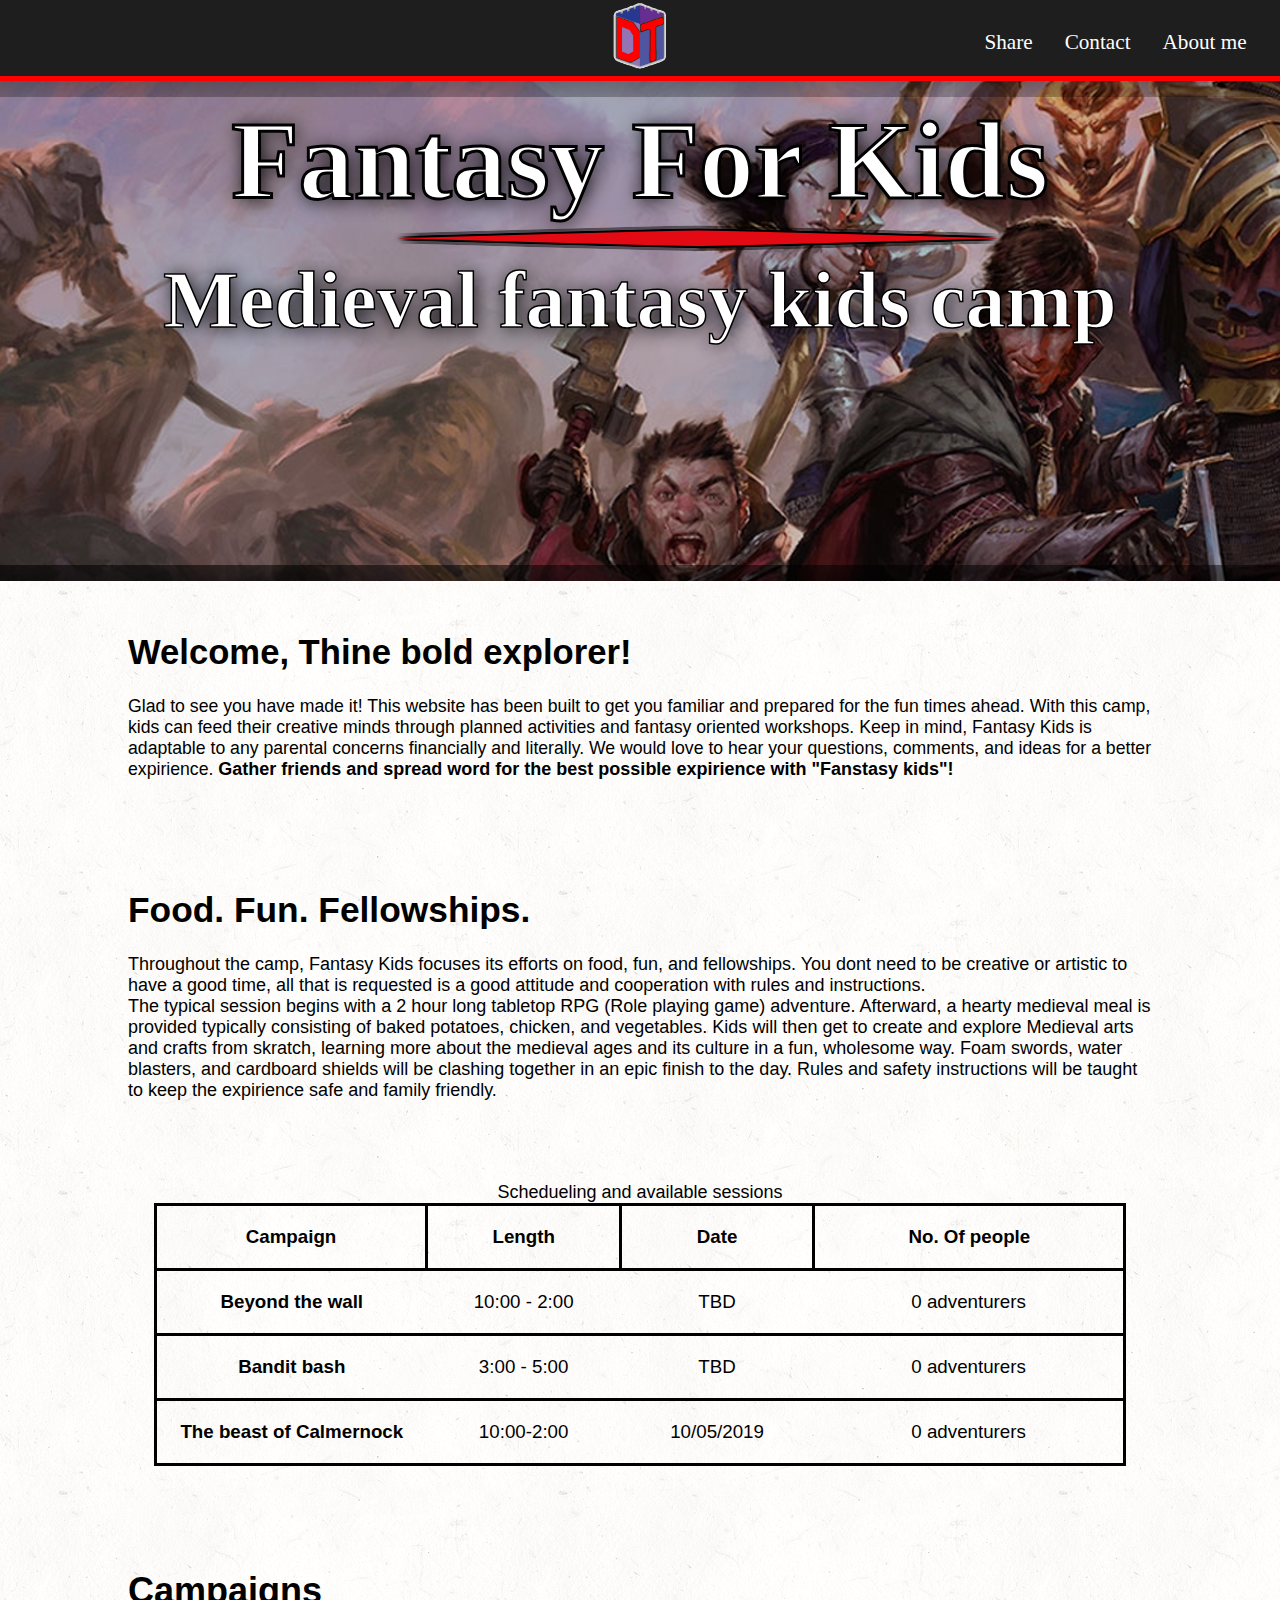
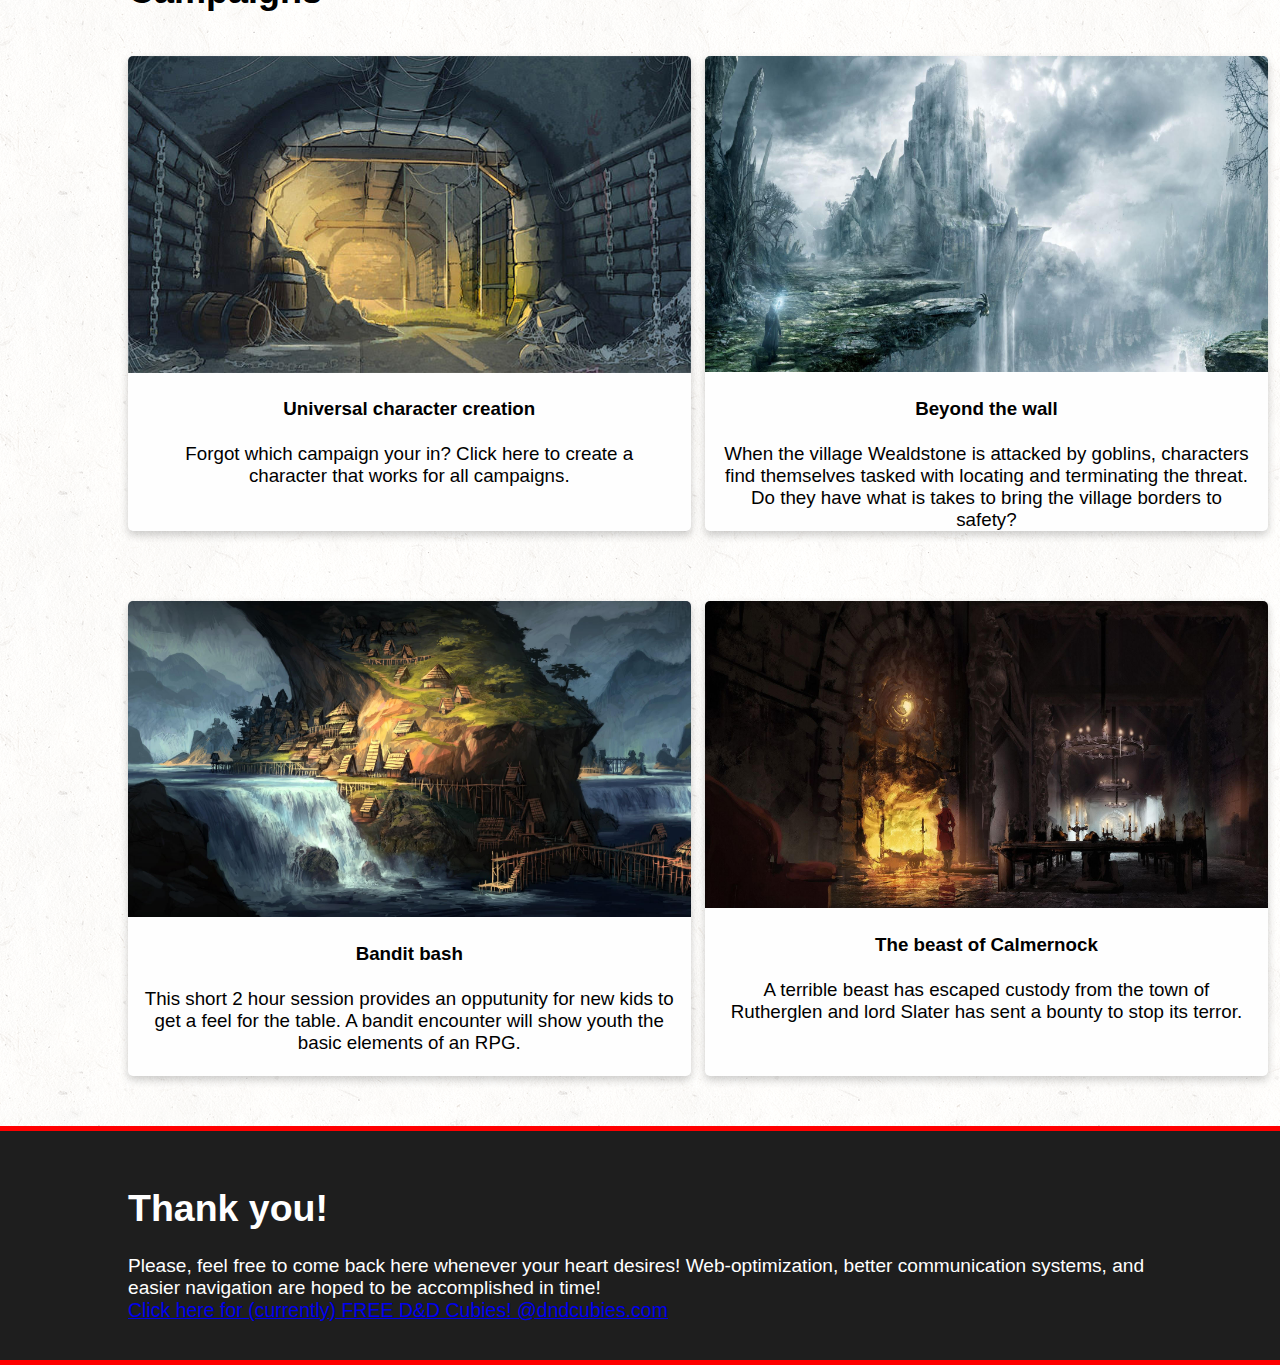
==== commit 77438708: "fantasykids update" ====
--- a/index.html
+++ b/index.html
@@ -98,7 +98,6 @@
                                 </p>
                 </div>
                 <br>
-                <div id="explanationimage1"><img src="images/Tower.jpg" width=450 length= 300></img></div>
                 <br>
                 <div class="content-container">
                         <div id="explanation" class="center-content-container">
@@ -135,13 +134,13 @@
                                           <tr>
                                             <th scope="row">Beyond the wall</th>
                                             <td>10:00 - 2:00</td>
-                                            <td>09/28/2019</td>
+                                            <td>TBD</td>
                                             <td>0 adventurers</td>
                                           </tr>
                                           <tr>
                                             <th scope="row">Bandit bash</th>
                                             <td>3:00 - 5:00</td>
-                                            <td>09/28/2019</td>
+                                            <td>TBD</td>
                                             <td>0 adventurers</td>
                                           </tr>
                                           <tr>
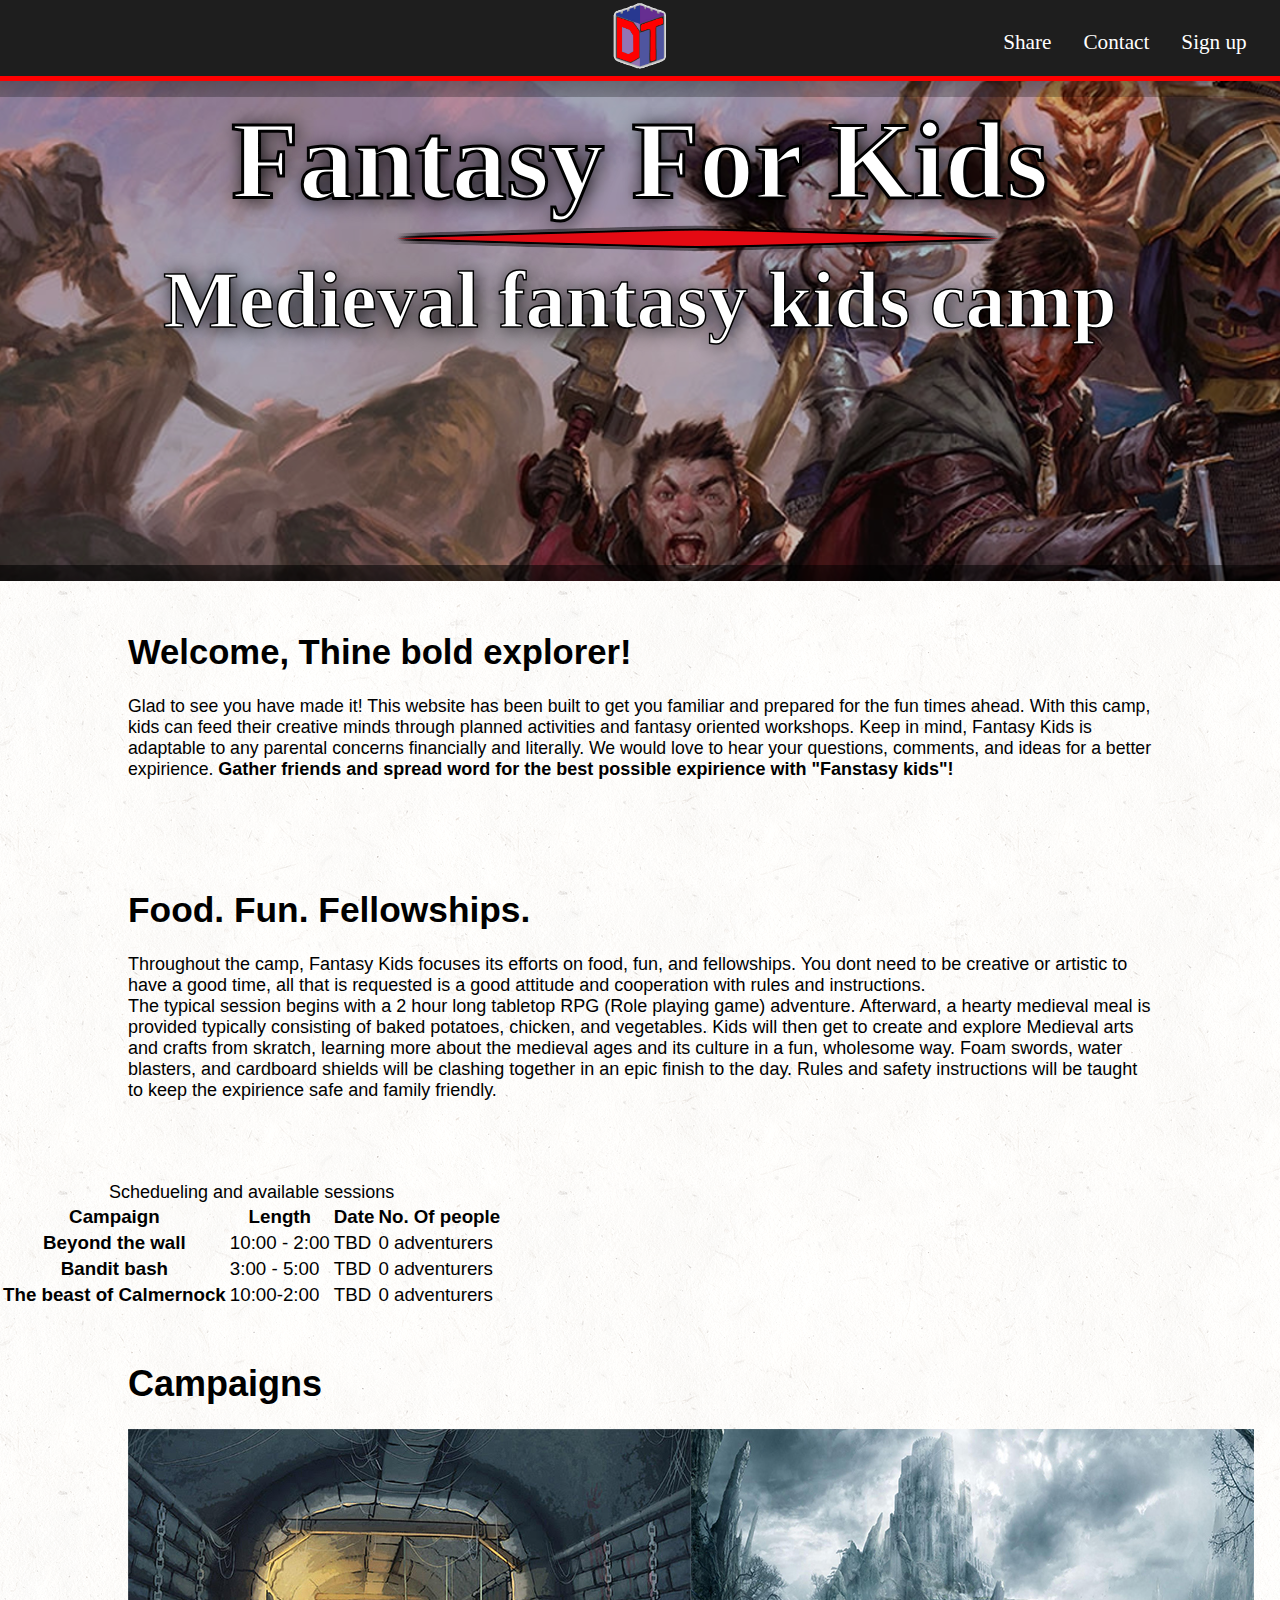
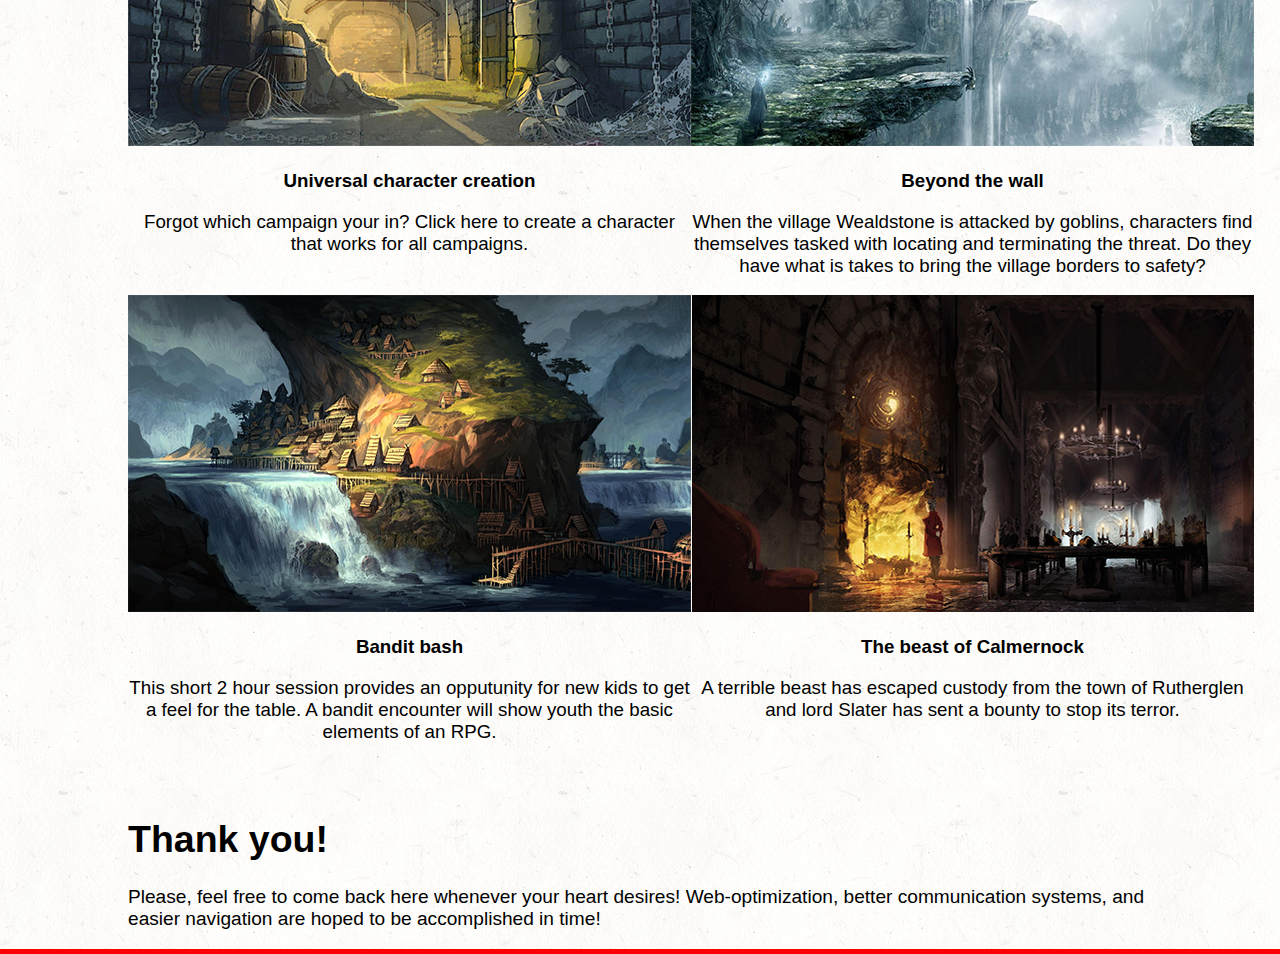
==== commit 09d25f05: "All images are the same size" ====
--- a/index.html
+++ b/index.html
@@ -1,12 +1,12 @@
 <!DOCTYPE html>
 <html>
         <head>
+                <!-- Font Awesome Icons--> 
+                <link rel="stylesheet" href="https://use.fontawesome.com/releases/v5.6.3/css/all.css" integrity="sha384-UHRtZLI+pbxtHCWp1t77Bi1L4ZtiqrqD80Kn4Z8NTSRyMA2Fd33n5dQ8lWUE00s/" crossorigin="anonymous">
                 <!--CSS Stylesheets-->
+                <link rel="stylesheet" type="text/css" href="./fonts.css"> 
+                <link rel="stylesheet" type="text/css" href="./modals.css">
                 <link rel="stylesheet" type="text/css" href="./style.css">
-                <link rel="stylesheet" type="text/css" href="./modals.css">
-                <link rel="stylesheet" type="text/css" href="./fonts.css"> 
-                <!-- Font Awesome Icons-->        
-                <link rel="stylesheet" href="https://use.fontawesome.com/releases/v5.6.3/css/all.css" integrity="sha384-UHRtZLI+pbxtHCWp1t77Bi1L4ZtiqrqD80Kn4Z8NTSRyMA2Fd33n5dQ8lWUE00s/" crossorigin="anonymous">
                 <!--Bring in JQUERY-->
                 <script src="https://ajax.googleapis.com/ajax/libs/jquery/1.11.1/jquery.min.js"></script>
                 <!--Bring in Javascript files-->
@@ -23,7 +23,7 @@
                 <div id="header">
                         <ul id="links">
                                 <li><a class="center-content logo-item" href="http://dungeontech.org"><img src="images/DungeonTech logo.png" width=28% length=28%> </img></li></a>
-                                <li><a class="link-item" href="#" onclick="openModal('about-me-modal', 'close-modal-about-me')">About me</a></li>
+                                <li><a class="link-item" href="#" onclick="openModal('about-me-modal', 'close-modal-about-me')">Sign up</a></li>
                                 <li><a class="link-item" href="#" onclick="openModal('contact-me-modal', 'close-modal-contact-me')">Contact</a></li>
                                 <li><a class="link-item" href="#" onclick="openModal('share-modal', 'close-modal-share')">Share</a></li>
                         </ul>
@@ -34,12 +34,37 @@
                         <div id="about-me-modal-content" class="modal-content">
                                 <span id="close-modal-about-me" class="close-modal">&times;</span>
                                 <div class="modal-info center-content">
-                                        <p>Tanner Heaton, is a student at "Karl G. Maeser prepratory acadamy." Tanner loves to spend time being a D&D dungeon master, playing ultimate frisbee, and programming!
-                                        <br> Honorable mentions:
-                                        <br> Tate cotton
-                                        <br> Corban Villa 
-                                        <br> Both of which, I send my highest regards for the help with my website!
-                                        </p>
+                                        <table>
+                                                <caption>Schedueling and available sessions</caption>
+                                                <thead>
+                                                  <tr>
+                                                    <th scope="col">Campaign</th>
+                                                    <th scope="col">Length</th>
+                                                    <th scope="col">Date</th>
+                                                    <th scope="col">No. Of people</th>
+                                                  </tr>
+                                                </thead>
+                                                <tbody>
+                                                  <tr>
+                                                    <th scope="row">Beyond the wall</th>
+                                                    <td>10:00 - 2:00</td>
+                                                    <td>TBD</td>
+                                                    <td>0 adventurers</td>
+                                                  </tr>
+                                                  <tr>
+                                                    <th scope="row">Bandit bash</th>
+                                                    <td>3:00 - 5:00</td>
+                                                    <td>TBD</td>
+                                                    <td>0 adventurers</td>
+                                                  </tr>
+                                                  <tr>
+                                                    <th scope="row">The beast of Calmernock</th>
+                                                    <td>10:00-2:00</td>
+                                                    <td>TBD</td>
+                                                    <td>0 adventurers</td>
+                                                  </tr>
+                                                </tbody>
+                                              </table>
                                 </div>
                         </div>
                 </div>
@@ -146,7 +171,7 @@
                                           <tr>
                                             <th scope="row">The beast of Calmernock</th>
                                             <td>10:00-2:00</td>
-                                            <td>10/05/2019</td>
+                                            <td>TBD</td>
                                             <td>0 adventurers</td>
                                           </tr>
                                         </tbody>
@@ -158,20 +183,20 @@
                                 </div>
                 <div id="main-content" class="img center-content-container">
                         <div class="grid grid-left card">  
-                                <a href="./Dungeons.html" target="_blank"><img src="./images/Dungeon.jpg" alt="the door to unlock infinite dungeon capabilities" width=562.5 length= 316.5> </a>
+                                <a href="./Dungeons.html" target="_blank"><img src="./images/Dungeon.jpg" alt="the door to unlock infinite dungeon capabilities"> </a>
                                 <h3 class="container">Universal character creation</h3> 
                                 <p class="container">Forgot which campaign your in? Click here to create a character that works for all campaigns.</p>
                         </div>
 
                         <div class="grid grid-right card">
-                                <a href="./Towers.html" target="_blank"><img src="./images/Tower.jpg" alt="A great tower looming over these lands" width=562.5 length=316.5> </a>
+                                <a href="./Towers.html" target="_blank"><img src="./images/Tower.jpg" alt="A great tower looming over these lands"> </a>
                                 <h3 class="container">Beyond the wall</h3>
                                 <p class="container">When the village Wealdstone is attacked by goblins, characters find themselves tasked with locating and terminating the threat.
                                         Do they have what is takes to bring the village borders to safety?</p>
                         </div>  
                         
                         <div class="grid grid-left card">
-                                <a href="./Settlements.html" target="_blank"><img src="./images/Settlement.jpg" alt="The great city of thalanor, standing tall and true" width=562.5 length=316.5> </a> 
+                                <a href="./Settlements.html" target="_blank"><img src="./images/Settlement.jpg" alt="The great city of thalanor, standing tall and true"> </a> 
                                 <h3 class="container">Bandit bash</h3>
                                 <p class="container">This short 2 hour session provides an opputunity for new kids to get a feel for the table. 
                                         A bandit encounter will show youth the basic elements of an RPG.
@@ -179,7 +204,7 @@
                         </div>
                         
                         <div class="grid grid-right card">
-                                <a href="./Mansions, housholds.html" target="_blank"><img src="./images/Mansion.jpg" alt="Haunted manshion long forgotten by the people, enter at your own risk!" width=562.5 length=316.5></a>
+                                <a href="./Mansions, housholds.html" target="_blank"><img src="./images/Mansion.jpg" alt="Haunted manshion long forgotten by the people, enter at your own risk!"></a>
                                 <h3 class="container">The beast of Calmernock</h3>
                                 <p class="container">A terrible beast has escaped custody from the town of Rutherglen and lord Slater has sent a bounty to stop its terror.</p>
                         </div>
@@ -195,7 +220,6 @@
 
                                 <p> Please, feel free to come back here whenever your heart desires! Web-optimization, better communication systems, and easier navigation are hoped to be accomplished in time!
                                      <br>   
-                                        <a link href="https://danddcubies.com/">Click here for (currently) FREE D&D Cubies! @dndcubies.com</a>
                                 </p>
 
                         </div>
--- a/style.css
+++ b/style.css
@@ -156,12 +156,13 @@
  .image1-align{
      text-align: right;
  }
-/*When the browser is less than 800px*/
+
+
+ /*When the browser is less than 800px*/
 @media (max-width: 800px) {
     #main-content {
         display: grid;
         grid-template-columns: repeat(1, 1fr);
-        grid-template-rows: 1fr;
         align-content: center;
         text-align: center;
     }
@@ -216,31 +217,19 @@
         display: block;
         box-shadow: 0 4px 8px 0 rgba(0,0,0,0.2);
         transition: 0.3s;
-        width: 562.5;
-        height: 474.75px;
         border-radius: 5px;
+        margin-bottom: 20px;
     }
     .grid {
-        margin-top: 50px;
-        margin-bottom: 50px;
-        text-align: center;
-    }
-
- }
-
-.grid {
-    margin-top: 50px;
-    margin-bottom: 50px;
-}
-
+        margin: auto;
+        margin-bottom: 20px;
+    }
 .grid-left {
-    margin-left: 0;
-    margin-right: auto;
+    margin: auto;
 }
 
 .grid-right {
-    margin-right: 0;
-    margin-left: .8em;
+    margin: auto;
 }
 
 /* CSS Cards  For Grid/Layout */
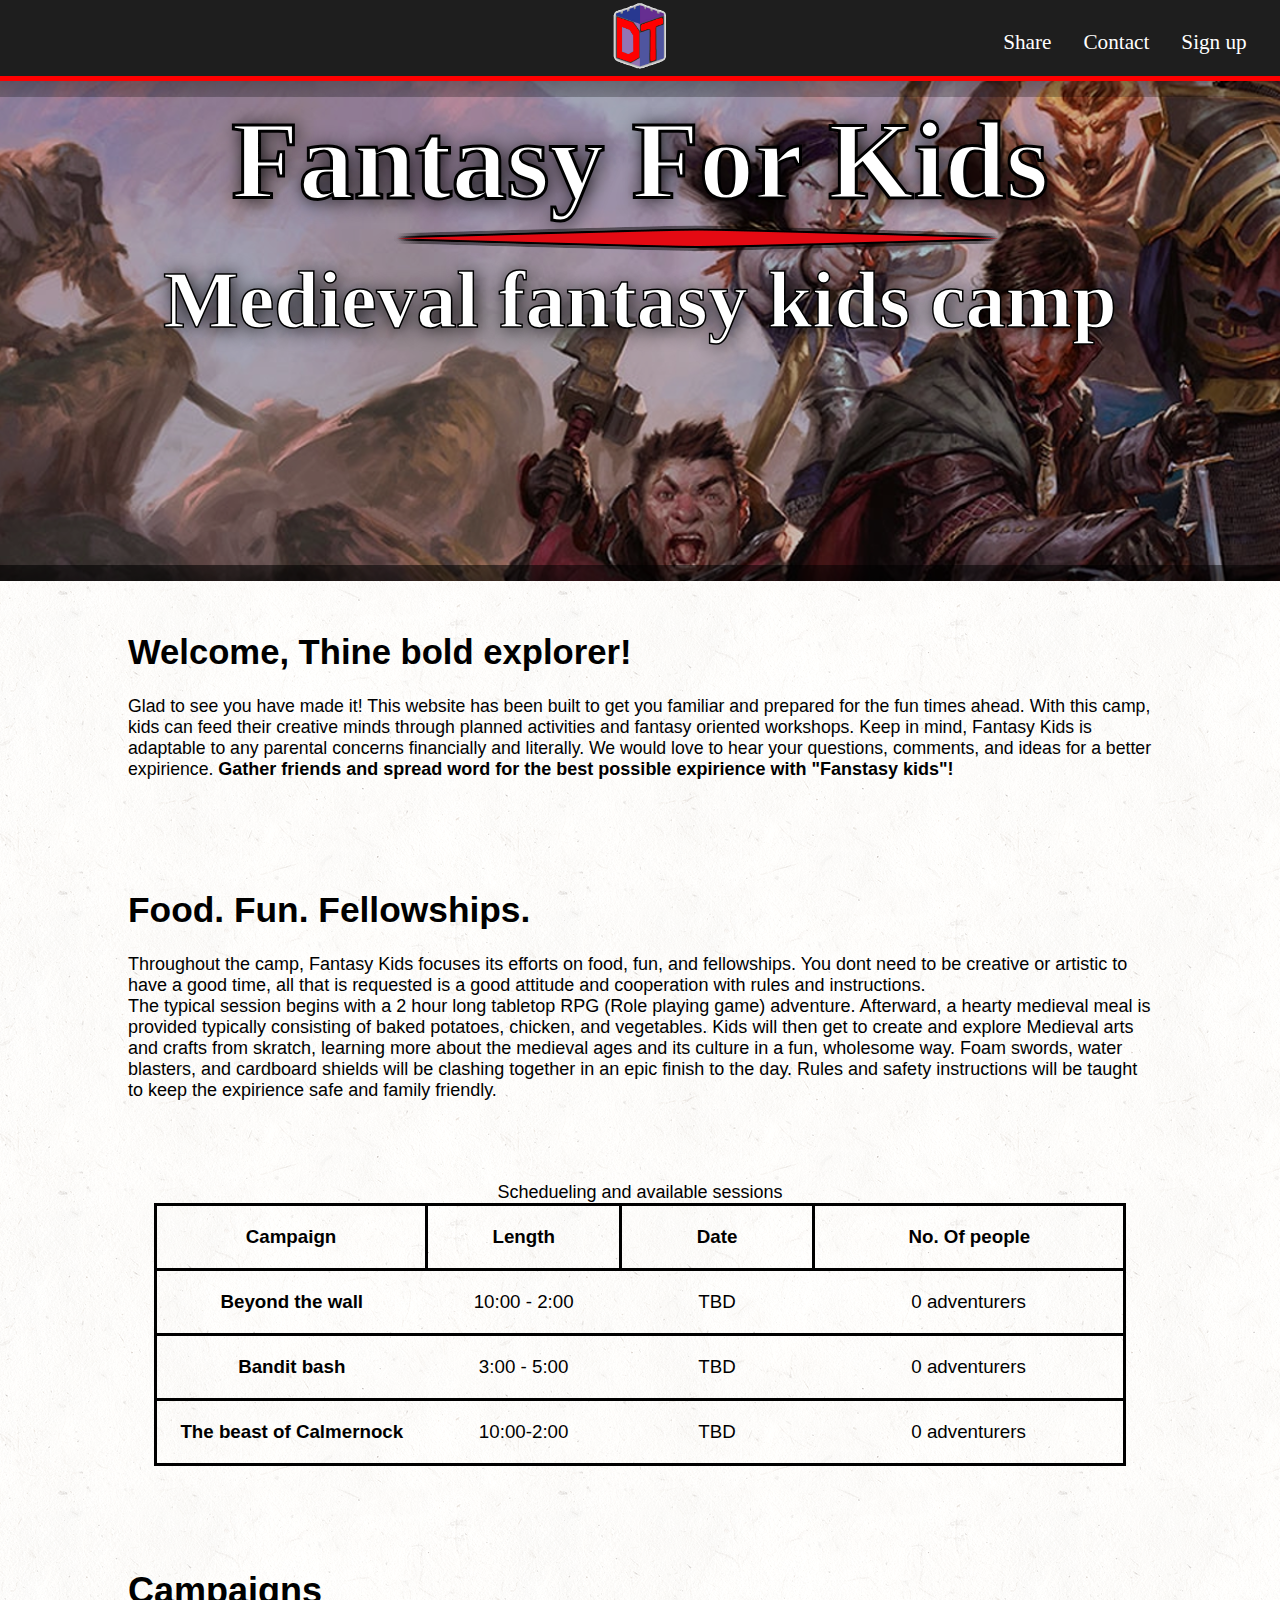
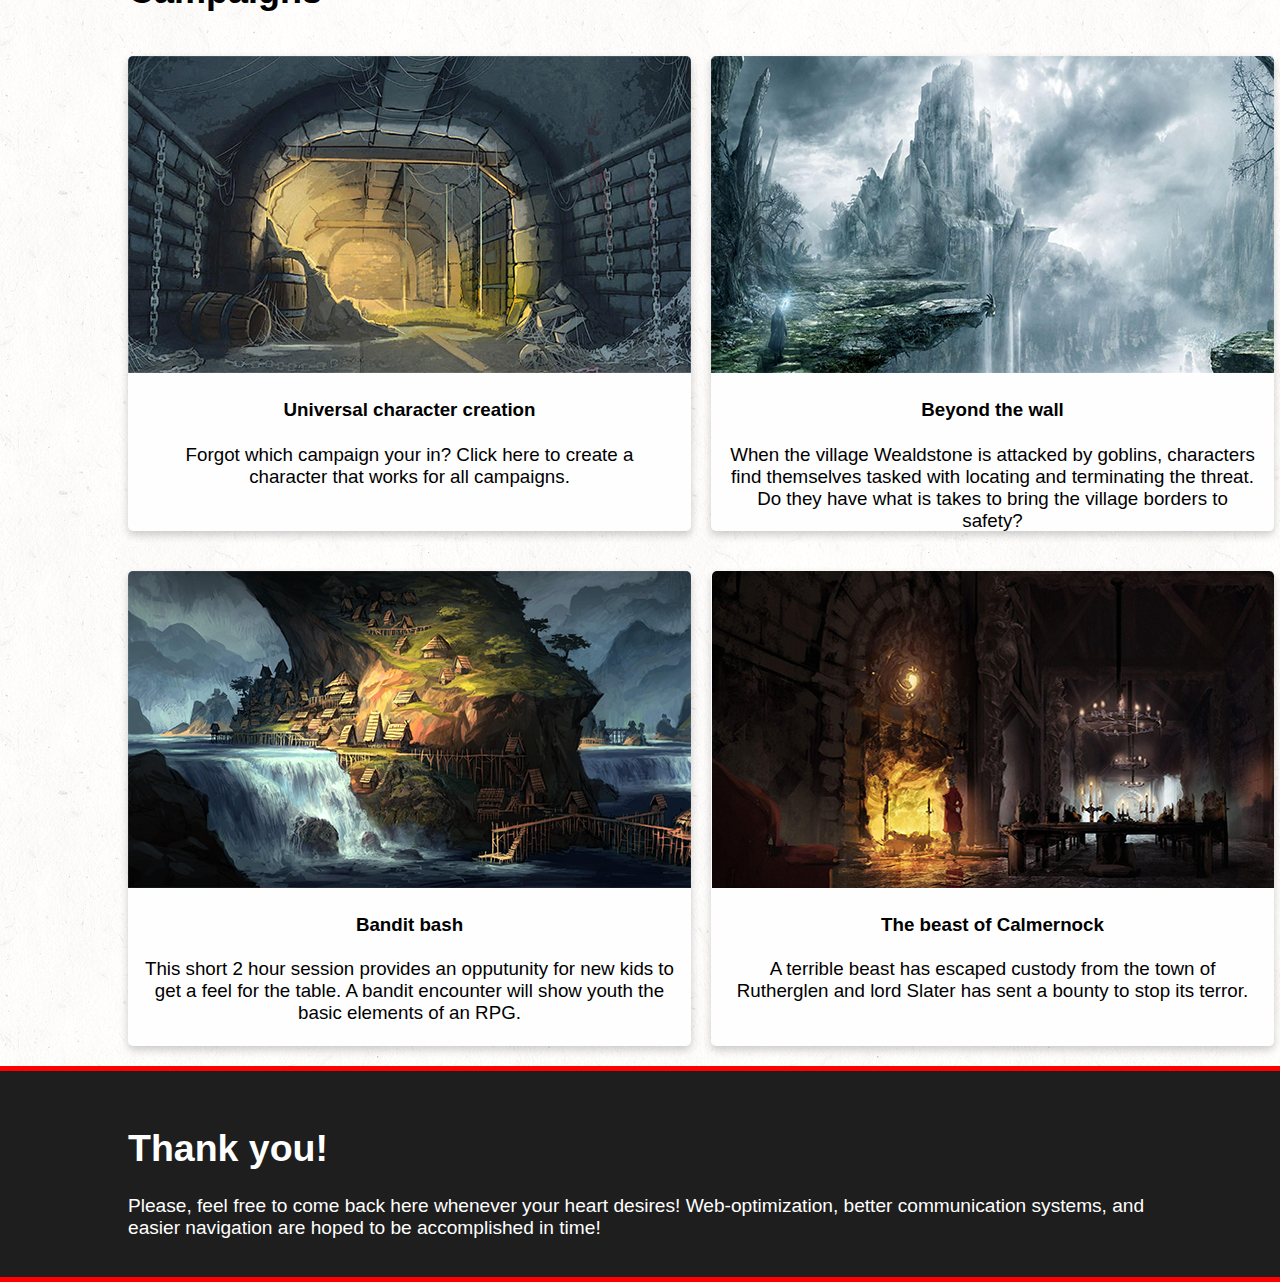
==== commit d5a84a68: "another test push" ====
--- a/index.html
+++ b/index.html
@@ -4,9 +4,10 @@
                 <!-- Font Awesome Icons--> 
                 <link rel="stylesheet" href="https://use.fontawesome.com/releases/v5.6.3/css/all.css" integrity="sha384-UHRtZLI+pbxtHCWp1t77Bi1L4ZtiqrqD80Kn4Z8NTSRyMA2Fd33n5dQ8lWUE00s/" crossorigin="anonymous">
                 <!--CSS Stylesheets-->
+                <link rel="stylesheet" type="text/css" href="./style.css">
                 <link rel="stylesheet" type="text/css" href="./fonts.css"> 
                 <link rel="stylesheet" type="text/css" href="./modals.css">
-                <link rel="stylesheet" type="text/css" href="./style.css">
+
                 <!--Bring in JQUERY-->
                 <script src="https://ajax.googleapis.com/ajax/libs/jquery/1.11.1/jquery.min.js"></script>
                 <!--Bring in Javascript files-->
--- a/style.css
+++ b/style.css
@@ -224,13 +224,8 @@
         margin: auto;
         margin-bottom: 20px;
     }
-.grid-left {
-    margin: auto;
-}
-
-.grid-right {
-    margin: auto;
-}
+
+}    
 
 /* CSS Cards  For Grid/Layout */
 
@@ -248,6 +243,15 @@
     border-radius: 5px;
     object-fit: cover;
 }
+.grid-left {
+    margin-right: 20px;
+    margin-bottom: 20px;
+}
+
+.grid-right {
+    margin-right: 20px;
+    margin-bottom: 20px;
+}
 
 .card:hover {
     box-shadow: 0 16px 32px 0 rgba(0,0,0,0.2);
@@ -293,6 +297,8 @@
   .grid1 img{
     border-radius: 0;
   }
+  
+  
   /*bottom table*/
   table {
     table-layout: fixed;
